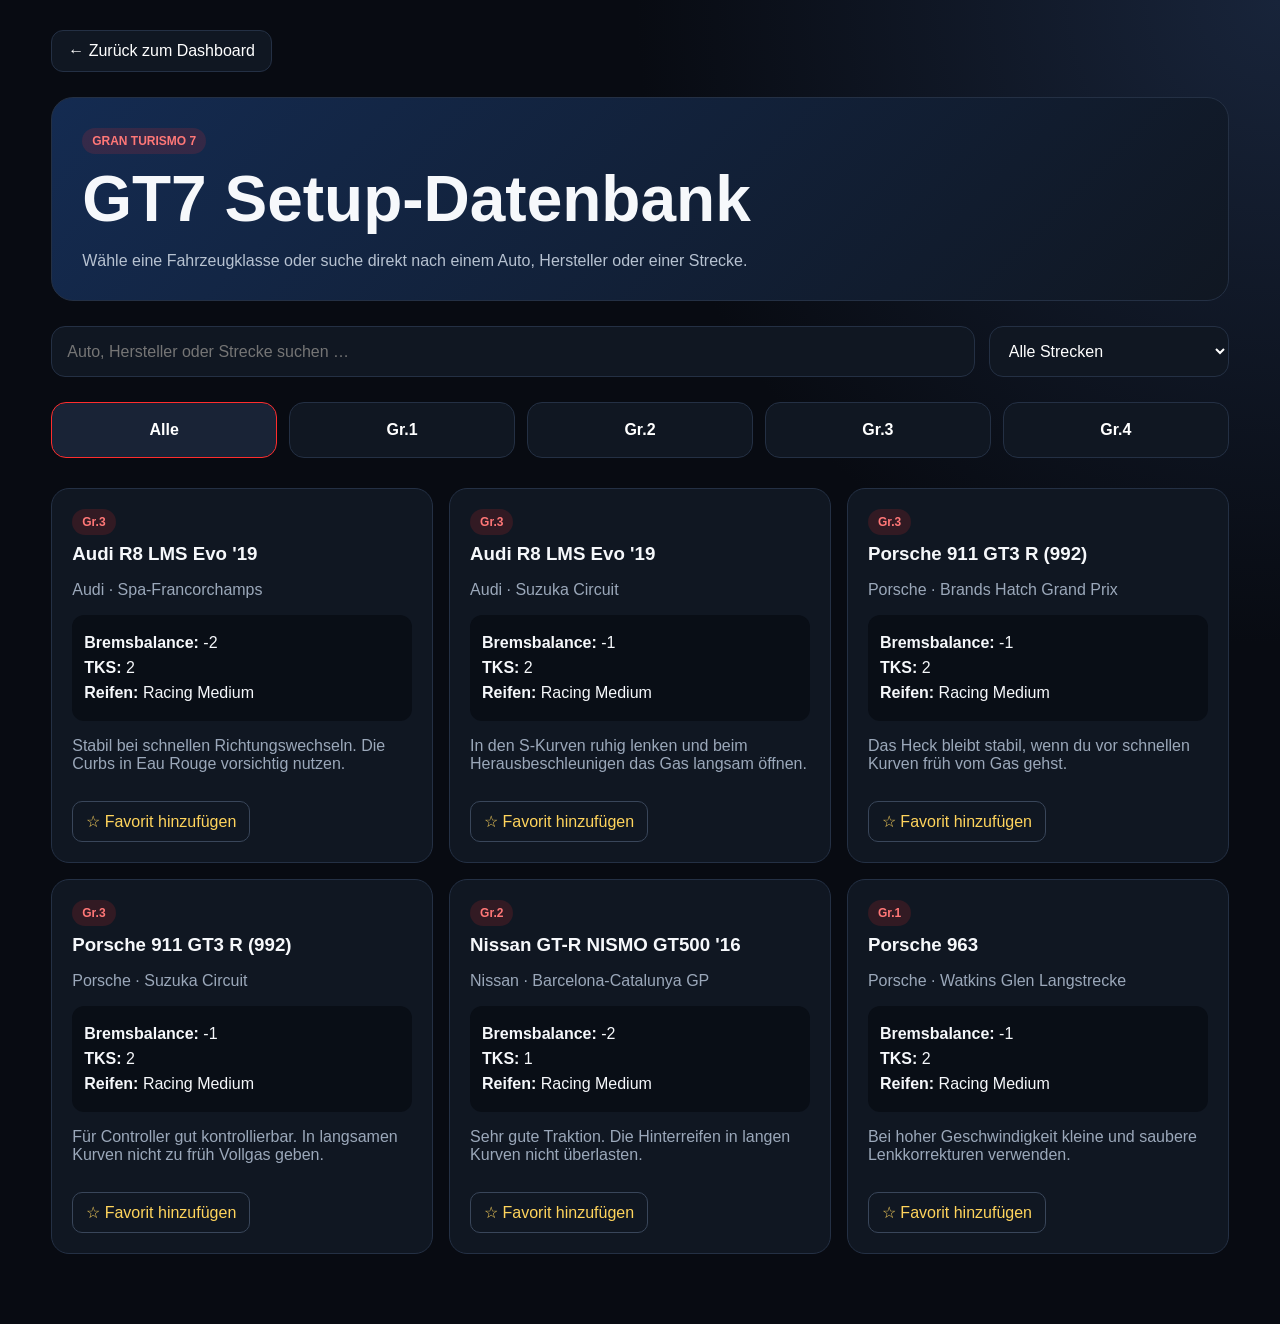
==== pages/gt7.html @ e0bbfab8 "GT7 Datenbank Version 2.1" ====
<!DOCTYPE html>
<html lang="de">
<head>
  <meta charset="UTF-8">
  <meta name="viewport" content="width=device-width, initial-scale=1.0">

  <title>GT7 Setups | Racing Setup Hub</title>

  <link rel="stylesheet" href="../css/style.css">

  <style>
    .gt7-page {
      width: min(1180px, 92vw);
      margin: 0 auto;
      padding: 30px 0 70px;
    }

    .back-link {
      display: inline-block;
      margin-bottom: 25px;
      color: #ffffff;
      text-decoration: none;
      padding: 11px 16px;
      border: 1px solid #243044;
      border-radius: 12px;
      background: #101722;
    }

    .gt7-header {
      padding: 30px;
      border: 1px solid #243044;
      border-radius: 22px;
      background: linear-gradient(135deg, #142b51, #101722);
      margin-bottom: 25px;
    }

    .gt7-header h1 {
      margin: 8px 0;
      font-size: clamp(2rem, 5vw, 4rem);
    }

    .gt7-header p {
      color: #b7c2d1;
      margin-bottom: 0;
    }

    .gt7-toolbar {
      display: grid;
      grid-template-columns: 1fr 240px;
      gap: 14px;
      margin-bottom: 25px;
    }

    .gt7-toolbar input,
    .gt7-toolbar select {
      width: 100%;
      padding: 15px;
      color: white;
      background: #101722;
      border: 1px solid #243044;
      border-radius: 14px;
    }

    .class-grid {
      display: grid;
      grid-template-columns: repeat(5, 1fr);
      gap: 12px;
      margin-bottom: 30px;
    }

    .class-button {
      padding: 18px 10px;
      color: white;
      background: #101722;
      border: 1px solid #243044;
      border-radius: 15px;
      font-weight: 800;
      cursor: pointer;
    }

    .class-button:hover,
    .class-button.active {
      border-color: #ff2d2d;
      background: #192336;
    }

    .car-grid {
      display: grid;
      grid-template-columns: repeat(3, 1fr);
      gap: 16px;
    }

    .car-card {
      padding: 20px;
      background: #101722;
      border: 1px solid #243044;
      border-radius: 18px;
    }

    .car-card h3 {
      margin: 8px 0;
    }

    .car-card p {
      color: #9ba8ba;
    }

    .setup-box {
      padding: 12px;
      margin-top: 15px;
      background: #090e16;
      border-radius: 12px;
    }

    .setup-box div {
      margin: 7px 0;
    }

    .favorite-button {
      margin-top: 12px;
      padding: 10px 13px;
      color: #ffd45c;
      background: transparent;
      border: 1px solid #39465a;
      border-radius: 10px;
      cursor: pointer;
    }

    .no-results {
      display: none;
      padding: 35px;
      text-align: center;
      color: #9ba8ba;
    }

    @media (max-width: 900px) {
      .class-grid {
        grid-template-columns: repeat(2, 1fr);
      }

      .car-grid {
        grid-template-columns: 1fr;
      }

      .gt7-toolbar {
        grid-template-columns: 1fr;
      }
    }
  </style>
</head>

<body>

  <main class="gt7-page">

    <a class="back-link" href="../index.html">
      ← Zurück zum Dashboard
    </a>

    <section class="gt7-header">
      <span class="badge">GRAN TURISMO 7</span>

      <h1>GT7 Setup-Datenbank</h1>

      <p>
        Wähle eine Fahrzeugklasse oder suche direkt nach einem Auto,
        Hersteller oder einer Strecke.
      </p>
    </section>

    <section class="gt7-toolbar">

      <input
        id="gt7Search"
        type="search"
        placeholder="Auto, Hersteller oder Strecke suchen …"
      >

      <select id="trackFilter">
        <option value="all">Alle Strecken</option>
      </select>

    </section>

    <section class="class-grid">

      <button class="class-button active" data-class="all">
        Alle
      </button>

      <button class="class-button" data-class="Gr.1">
        Gr.1
      </button>

      <button class="class-button" data-class="Gr.2">
        Gr.2
      </button>

      <button class="class-button" data-class="Gr.3">
        Gr.3
      </button>

      <button class="class-button" data-class="Gr.4">
        Gr.4
      </button>

    </section>

    <section id="carList" class="car-grid"></section>

    <p id="noResults" class="no-results">
      Keine passenden GT7-Setups gefunden.
    </p>

  </main>

  <script src="../js/gt7.js"></script>

</body>
</html>
---- css/style.css ----
*{box-sizing:border-box}:root{--bg:#080b12;--panel:#101722;--text:#f6f8fb;--muted:#9ba8ba;--line:#243044;--accent:#ff2d2d;--accent2:#ff8a00}body{margin:0;font-family:Segoe UI,Arial,sans-serif;background:radial-gradient(circle at top right,#18243a 0,transparent 35%),var(--bg);color:var(--text)}button,input,select,textarea{font:inherit}.topbar{position:sticky;top:0;z-index:10;display:flex;justify-content:space-between;align-items:center;padding:18px 5vw;background:#080b12e8;border-bottom:1px solid var(--line)}.topbar h1{margin:0}.eyebrow{margin:0 0 6px;color:#6f7f94;font-size:.72rem;font-weight:800;letter-spacing:.16em}.shell{width:min(1180px,92vw);margin:auto;padding:34px 0 70px}.hero{display:flex;justify-content:space-between;gap:24px;align-items:center;padding:36px;border:1px solid var(--line);border-radius:24px;background:linear-gradient(135deg,#111a29,#0d131e)}.hero h2{font-size:clamp(2rem,4vw,4rem);max-width:800px;margin:12px 0}.hero p,.muted,.save-status,.empty{color:var(--muted)}.badge,.mini-badge{display:inline-flex;padding:6px 10px;border-radius:999px;background:#ff2d2d24;color:#ff7777;font-weight:800;font-size:.75rem}.hero-stat{min-width:160px;text-align:center;padding:24px;border-radius:18px;background:#0a0f18;border:1px solid var(--line)}.hero-stat strong{display:block;font-size:2.8rem}.toolbar{display:grid;grid-template-columns:1fr 240px;gap:14px;margin:28px 0}.toolbar input,.toolbar select,textarea{width:100%;background:#0f1622;color:var(--text);border:1px solid var(--line);border-radius:14px;padding:15px}.game-grid{display:grid;grid-template-columns:repeat(3,1fr);gap:18px;margin-bottom:36px}.game-card{min-height:190px;text-align:left;padding:24px;border:1px solid var(--line);border-radius:22px;color:#fff;background:var(--panel);transition:.2s}.game-card:hover{transform:translateY(-4px)}.game-card h3{font-size:1.4rem;margin:18px 0 8px}.game-card p{color:#c3ccda}.gt7{background:linear-gradient(145deg,#142b51,#101722)}.f1{background:linear-gradient(145deg,#4c1616,#101722)}.acc{background:linear-gradient(145deg,#4b2e0e,#101722)}.content-grid{display:grid;grid-template-columns:1fr 330px;gap:26px}.section-head,.setup-top{display:flex;justify-content:space-between;gap:20px}.setup-list{display:grid;gap:14px}.setup-card,.side-panel{padding:20px;border:1px solid var(--line);background:var(--panel);border-radius:18px}.setup-title{margin:10px 0 4px}.setup-subtitle{margin:0;color:var(--muted)}.setup-values{display:flex;flex-wrap:wrap;gap:10px;margin:18px 0}.value-pill{padding:9px 11px;background:#0a1019;border:1px solid var(--line);border-radius:10px;font-size:.88rem}.fav-btn{border:0;background:transparent;color:#ffd45c;font-size:1.8rem}.side-panel{align-self:start;position:sticky;top:100px}.primary-btn,.ghost-btn,.link-btn{border-radius:12px;padding:12px 15px;font-weight:800;text-decoration:none;display:inline-block}.primary-btn{width:100%;border:0;background:linear-gradient(90deg,var(--accent),var(--accent2));color:#fff}.ghost-btn{background:#111925;color:#fff;border:1px solid var(--line)}.link-btn{width:100%;text-align:center;background:#fff;color:#111}.side-panel hr{border:0;border-top:1px solid var(--line);margin:24px 0}textarea{min-height:170px;resize:vertical;margin:14px 0}.empty{text-align:center;padding:40px}@media(max-width:850px){.game-grid,.content-grid,.toolbar{grid-template-columns:1fr}.hero{align-items:flex-start;flex-direction:column}.side-panel{position:static}}
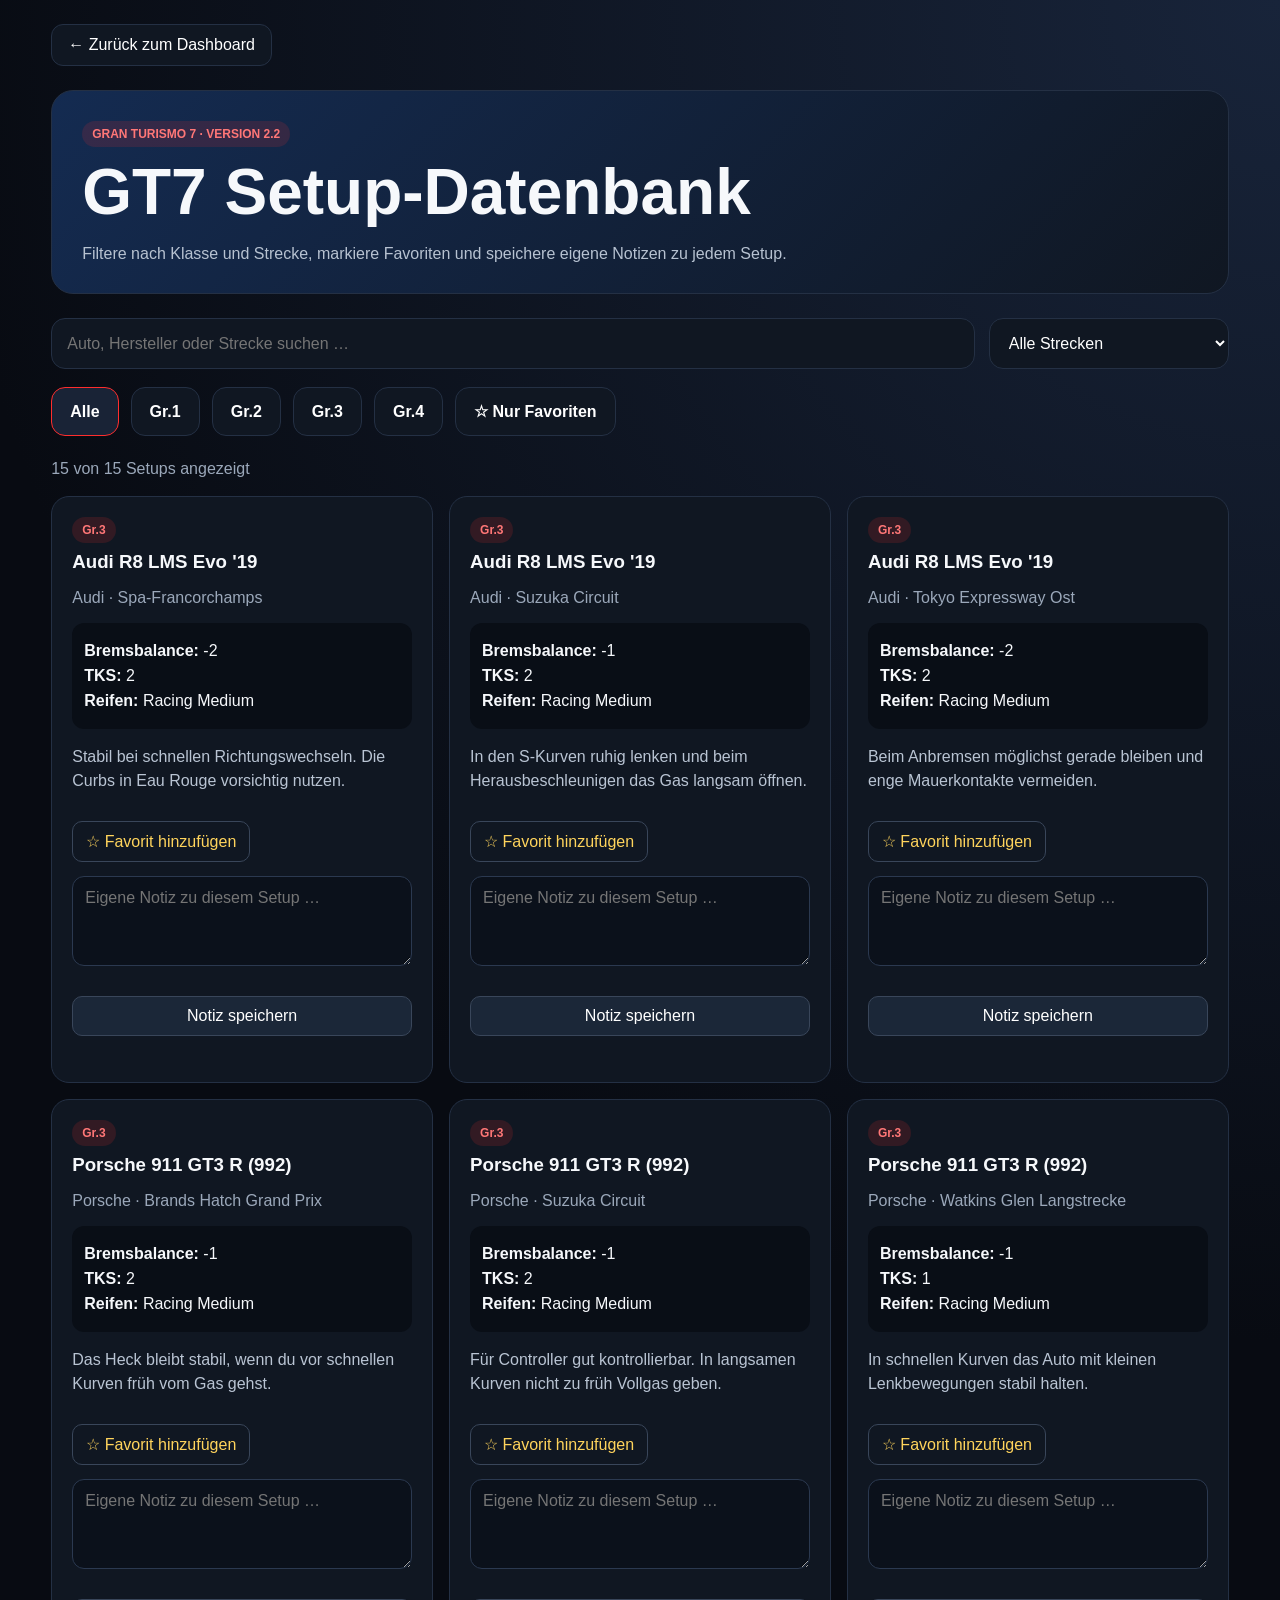
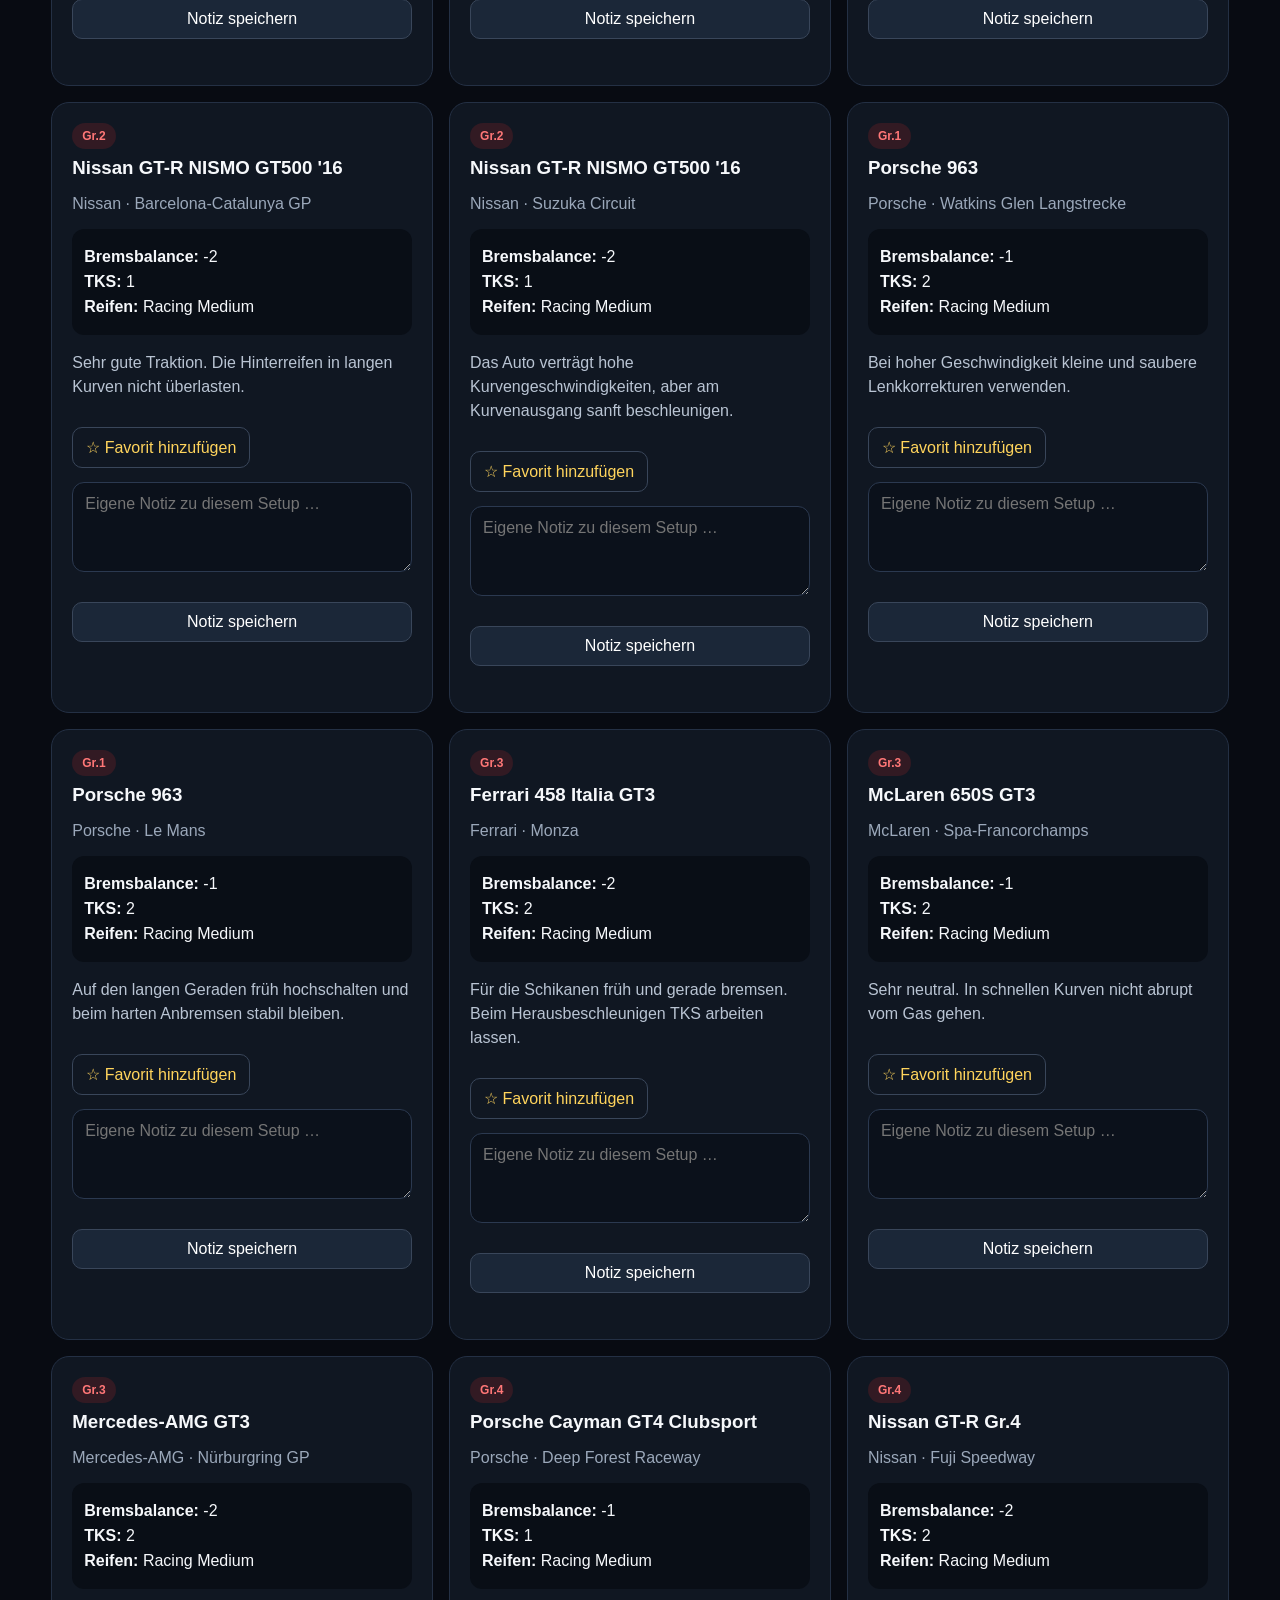
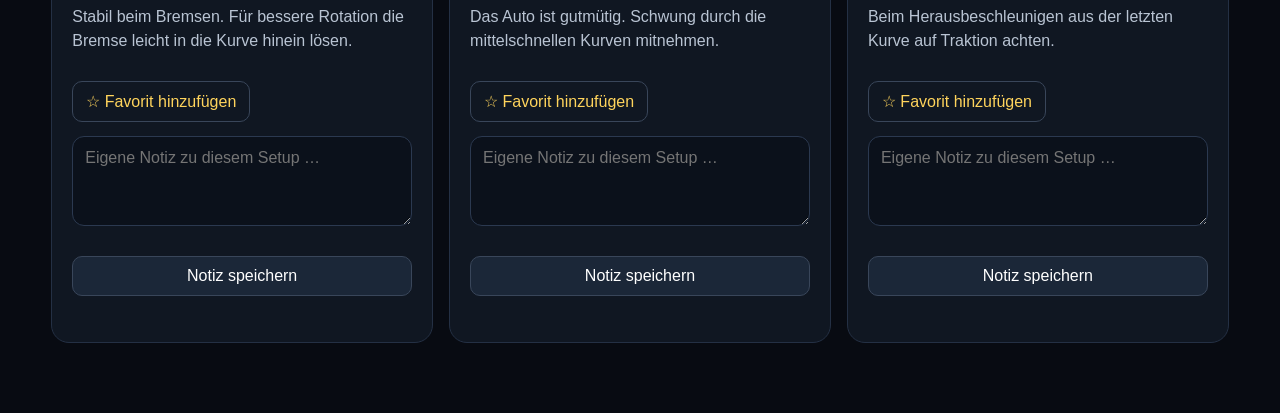
==== commit ae812f9d: "GT7 Version 2.2 mit Favoriten und Notizen" ====
--- a/pages/gt7.html
+++ b/pages/gt7.html
@@ -3,218 +3,65 @@
 <head>
   <meta charset="UTF-8">
   <meta name="viewport" content="width=device-width, initial-scale=1.0">
-
   <title>GT7 Setups | Racing Setup Hub</title>
-
   <link rel="stylesheet" href="../css/style.css">
-
   <style>
-    .gt7-page {
-      width: min(1180px, 92vw);
-      margin: 0 auto;
-      padding: 30px 0 70px;
-    }
-
-    .back-link {
-      display: inline-block;
-      margin-bottom: 25px;
-      color: #ffffff;
-      text-decoration: none;
-      padding: 11px 16px;
-      border: 1px solid #243044;
-      border-radius: 12px;
-      background: #101722;
-    }
-
-    .gt7-header {
-      padding: 30px;
-      border: 1px solid #243044;
-      border-radius: 22px;
-      background: linear-gradient(135deg, #142b51, #101722);
-      margin-bottom: 25px;
-    }
-
-    .gt7-header h1 {
-      margin: 8px 0;
-      font-size: clamp(2rem, 5vw, 4rem);
-    }
-
-    .gt7-header p {
-      color: #b7c2d1;
-      margin-bottom: 0;
-    }
-
-    .gt7-toolbar {
-      display: grid;
-      grid-template-columns: 1fr 240px;
-      gap: 14px;
-      margin-bottom: 25px;
-    }
-
-    .gt7-toolbar input,
-    .gt7-toolbar select {
-      width: 100%;
-      padding: 15px;
-      color: white;
-      background: #101722;
-      border: 1px solid #243044;
-      border-radius: 14px;
-    }
-
-    .class-grid {
-      display: grid;
-      grid-template-columns: repeat(5, 1fr);
-      gap: 12px;
-      margin-bottom: 30px;
-    }
-
-    .class-button {
-      padding: 18px 10px;
-      color: white;
-      background: #101722;
-      border: 1px solid #243044;
-      border-radius: 15px;
-      font-weight: 800;
-      cursor: pointer;
-    }
-
-    .class-button:hover,
-    .class-button.active {
-      border-color: #ff2d2d;
-      background: #192336;
-    }
-
-    .car-grid {
-      display: grid;
-      grid-template-columns: repeat(3, 1fr);
-      gap: 16px;
-    }
-
-    .car-card {
-      padding: 20px;
-      background: #101722;
-      border: 1px solid #243044;
-      border-radius: 18px;
-    }
-
-    .car-card h3 {
-      margin: 8px 0;
-    }
-
-    .car-card p {
-      color: #9ba8ba;
-    }
-
-    .setup-box {
-      padding: 12px;
-      margin-top: 15px;
-      background: #090e16;
-      border-radius: 12px;
-    }
-
-    .setup-box div {
-      margin: 7px 0;
-    }
-
-    .favorite-button {
-      margin-top: 12px;
-      padding: 10px 13px;
-      color: #ffd45c;
-      background: transparent;
-      border: 1px solid #39465a;
-      border-radius: 10px;
-      cursor: pointer;
-    }
-
-    .no-results {
-      display: none;
-      padding: 35px;
-      text-align: center;
-      color: #9ba8ba;
-    }
-
-    @media (max-width: 900px) {
-      .class-grid {
-        grid-template-columns: repeat(2, 1fr);
-      }
-
-      .car-grid {
-        grid-template-columns: 1fr;
-      }
-
-      .gt7-toolbar {
-        grid-template-columns: 1fr;
-      }
-    }
+    .gt7-page{width:min(1180px,92vw);margin:0 auto;padding:24px 0 70px}
+    .back-link{display:inline-block;margin-bottom:24px;color:#fff;text-decoration:none;padding:11px 16px;border:1px solid #243044;border-radius:12px;background:#101722}
+    .gt7-header{padding:30px;border:1px solid #243044;border-radius:22px;background:linear-gradient(135deg,#142b51,#101722);margin-bottom:24px}
+    .gt7-header h1{margin:8px 0;font-size:clamp(2rem,5vw,4rem)}
+    .gt7-header p{color:#b7c2d1;margin-bottom:0}
+    .gt7-toolbar{display:grid;grid-template-columns:1fr 240px;gap:14px;margin-bottom:18px}
+    .gt7-toolbar input,.gt7-toolbar select{width:100%;padding:15px;color:#fff;background:#101722;border:1px solid #243044;border-radius:14px}
+    .filter-row{display:flex;gap:12px;flex-wrap:wrap;margin-bottom:24px}
+    .class-button,.favorite-filter{padding:14px 18px;color:#fff;background:#101722;border:1px solid #243044;border-radius:14px;font-weight:800;cursor:pointer}
+    .class-button:hover,.class-button.active,.favorite-filter.active{border-color:#ff2d2d;background:#192336}
+    .summary{color:#9ba8ba;margin:0 0 18px}
+    .car-grid{display:grid;grid-template-columns:repeat(3,1fr);gap:16px}
+    .car-card{padding:20px;background:#101722;border:1px solid #243044;border-radius:18px}
+    .car-card h3{margin:8px 0}
+    .car-card .meta{color:#9ba8ba}
+    .setup-box{padding:12px;margin-top:15px;background:#090e16;border-radius:12px}
+    .setup-box div{margin:7px 0}
+    .tip{color:#b9c4d3;line-height:1.5}
+    .favorite-button,.save-note-button{margin-top:12px;padding:10px 13px;border:1px solid #39465a;border-radius:10px;cursor:pointer}
+    .favorite-button{color:#ffd45c;background:transparent}
+    .note-box{width:100%;min-height:90px;margin-top:14px;padding:12px;color:#fff;background:#0b111b;border:1px solid #2b3950;border-radius:12px;resize:vertical}
+    .save-note-button{width:100%;background:#1b2738;color:#fff}
+    .note-status{min-height:18px;margin:8px 0 0;color:#79d99a;font-size:.85rem}
+    .no-results{display:none;padding:35px;text-align:center;color:#9ba8ba}
+    @media(max-width:900px){.car-grid{grid-template-columns:1fr}.gt7-toolbar{grid-template-columns:1fr}}
   </style>
 </head>
-
 <body>
-
   <main class="gt7-page">
-
-    <a class="back-link" href="../index.html">
-      ← Zurück zum Dashboard
-    </a>
+    <a class="back-link" href="../index.html">← Zurück zum Dashboard</a>
 
     <section class="gt7-header">
-      <span class="badge">GRAN TURISMO 7</span>
-
+      <span class="badge">GRAN TURISMO 7 · VERSION 2.2</span>
       <h1>GT7 Setup-Datenbank</h1>
-
-      <p>
-        Wähle eine Fahrzeugklasse oder suche direkt nach einem Auto,
-        Hersteller oder einer Strecke.
-      </p>
+      <p>Filtere nach Klasse und Strecke, markiere Favoriten und speichere eigene Notizen zu jedem Setup.</p>
     </section>
 
     <section class="gt7-toolbar">
-
-      <input
-        id="gt7Search"
-        type="search"
-        placeholder="Auto, Hersteller oder Strecke suchen …"
-      >
-
-      <select id="trackFilter">
-        <option value="all">Alle Strecken</option>
-      </select>
-
+      <input id="gt7Search" type="search" placeholder="Auto, Hersteller oder Strecke suchen …">
+      <select id="trackFilter"><option value="all">Alle Strecken</option></select>
     </section>
 
-    <section class="class-grid">
-
-      <button class="class-button active" data-class="all">
-        Alle
-      </button>
-
-      <button class="class-button" data-class="Gr.1">
-        Gr.1
-      </button>
-
-      <button class="class-button" data-class="Gr.2">
-        Gr.2
-      </button>
-
-      <button class="class-button" data-class="Gr.3">
-        Gr.3
-      </button>
-
-      <button class="class-button" data-class="Gr.4">
-        Gr.4
-      </button>
-
+    <section class="filter-row">
+      <button class="class-button active" data-class="all">Alle</button>
+      <button class="class-button" data-class="Gr.1">Gr.1</button>
+      <button class="class-button" data-class="Gr.2">Gr.2</button>
+      <button class="class-button" data-class="Gr.3">Gr.3</button>
+      <button class="class-button" data-class="Gr.4">Gr.4</button>
+      <button id="favoriteFilter" class="favorite-filter">☆ Nur Favoriten</button>
     </section>
 
+    <p id="resultSummary" class="summary"></p>
     <section id="carList" class="car-grid"></section>
-
-    <p id="noResults" class="no-results">
-      Keine passenden GT7-Setups gefunden.
-    </p>
-
+    <p id="noResults" class="no-results">Keine passenden GT7-Setups gefunden.</p>
   </main>
 
   <script src="../js/gt7.js"></script>
-
 </body>
-</html>+</html>
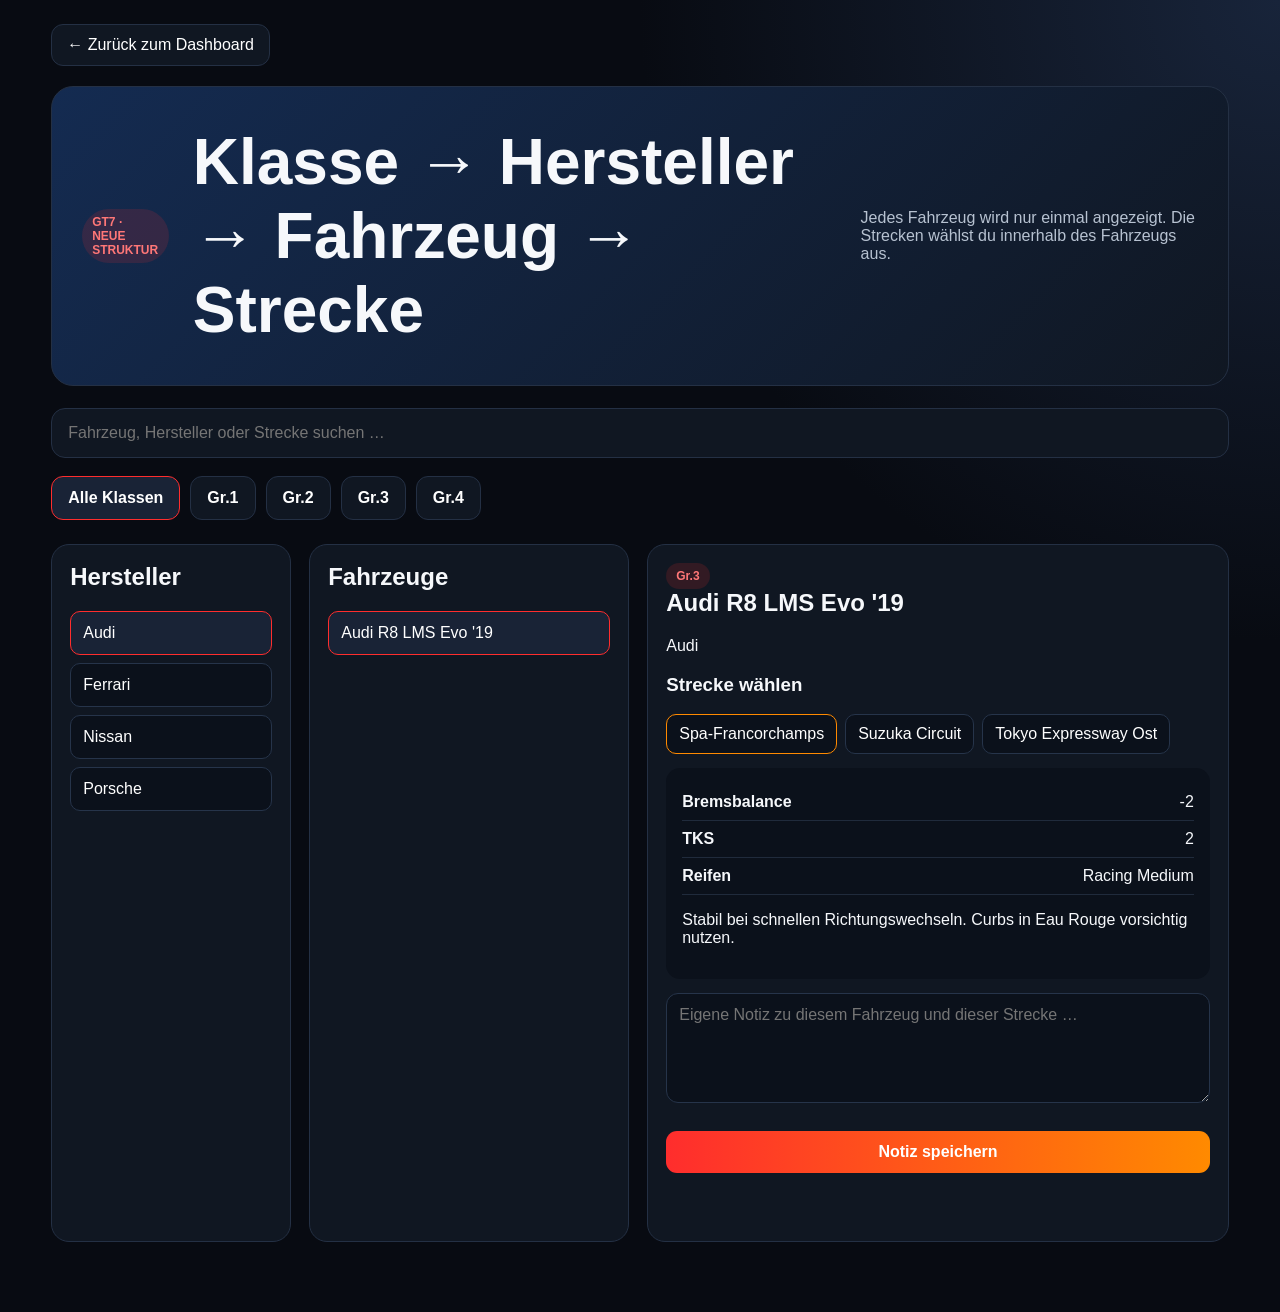
==== commit 7b018823: "Neue GT7 Navigationsstruktur" ====
--- a/pages/gt7.html
+++ b/pages/gt7.html
@@ -1,65 +1,83 @@
-<!DOCTYPE html>
+<!doctype html>
 <html lang="de">
 <head>
-  <meta charset="UTF-8">
-  <meta name="viewport" content="width=device-width, initial-scale=1.0">
-  <title>GT7 Setups | Racing Setup Hub</title>
+  <meta charset="utf-8">
+  <meta name="viewport" content="width=device-width,initial-scale=1">
+  <title>GT7 Datenbank | Racing Setup Hub</title>
   <link rel="stylesheet" href="../css/style.css">
   <style>
-    .gt7-page{width:min(1180px,92vw);margin:0 auto;padding:24px 0 70px}
-    .back-link{display:inline-block;margin-bottom:24px;color:#fff;text-decoration:none;padding:11px 16px;border:1px solid #243044;border-radius:12px;background:#101722}
-    .gt7-header{padding:30px;border:1px solid #243044;border-radius:22px;background:linear-gradient(135deg,#142b51,#101722);margin-bottom:24px}
-    .gt7-header h1{margin:8px 0;font-size:clamp(2rem,5vw,4rem)}
-    .gt7-header p{color:#b7c2d1;margin-bottom:0}
-    .gt7-toolbar{display:grid;grid-template-columns:1fr 240px;gap:14px;margin-bottom:18px}
-    .gt7-toolbar input,.gt7-toolbar select{width:100%;padding:15px;color:#fff;background:#101722;border:1px solid #243044;border-radius:14px}
-    .filter-row{display:flex;gap:12px;flex-wrap:wrap;margin-bottom:24px}
-    .class-button,.favorite-filter{padding:14px 18px;color:#fff;background:#101722;border:1px solid #243044;border-radius:14px;font-weight:800;cursor:pointer}
-    .class-button:hover,.class-button.active,.favorite-filter.active{border-color:#ff2d2d;background:#192336}
-    .summary{color:#9ba8ba;margin:0 0 18px}
-    .car-grid{display:grid;grid-template-columns:repeat(3,1fr);gap:16px}
-    .car-card{padding:20px;background:#101722;border:1px solid #243044;border-radius:18px}
-    .car-card h3{margin:8px 0}
-    .car-card .meta{color:#9ba8ba}
-    .setup-box{padding:12px;margin-top:15px;background:#090e16;border-radius:12px}
-    .setup-box div{margin:7px 0}
-    .tip{color:#b9c4d3;line-height:1.5}
-    .favorite-button,.save-note-button{margin-top:12px;padding:10px 13px;border:1px solid #39465a;border-radius:10px;cursor:pointer}
-    .favorite-button{color:#ffd45c;background:transparent}
-    .note-box{width:100%;min-height:90px;margin-top:14px;padding:12px;color:#fff;background:#0b111b;border:1px solid #2b3950;border-radius:12px;resize:vertical}
-    .save-note-button{width:100%;background:#1b2738;color:#fff}
-    .note-status{min-height:18px;margin:8px 0 0;color:#79d99a;font-size:.85rem}
-    .no-results{display:none;padding:35px;text-align:center;color:#9ba8ba}
-    @media(max-width:900px){.car-grid{grid-template-columns:1fr}.gt7-toolbar{grid-template-columns:1fr}}
+    .page{width:min(1200px,92vw);margin:auto;padding:24px 0 70px}
+    .back{display:inline-block;margin-bottom:20px;color:#fff;text-decoration:none;padding:11px 15px;background:#101722;border:1px solid #243044;border-radius:12px}
+    .hero{padding:30px;border-radius:22px;background:linear-gradient(135deg,#142b51,#101722);border:1px solid #243044;margin-bottom:22px}
+    .hero h1{margin:8px 0;font-size:clamp(2rem,5vw,4rem)}
+    .hero p{margin:0;color:#b7c2d1}
+    .search{width:100%;padding:15px 16px;margin-bottom:18px;background:#101722;color:#fff;border:1px solid #243044;border-radius:14px}
+    .filters{display:flex;gap:10px;flex-wrap:wrap;margin-bottom:24px}
+    .filter-btn{padding:12px 16px;background:#101722;color:#fff;border:1px solid #243044;border-radius:12px;font-weight:800;cursor:pointer}
+    .filter-btn.active{border-color:#ff2d2d;background:#192336}
+    .layout{display:grid;grid-template-columns:240px 320px minmax(0,1fr);gap:18px}
+    .panel{background:#101722;border:1px solid #243044;border-radius:18px;padding:18px}
+    .panel h2{margin-top:0}
+    .list{display:grid;gap:8px}
+    .list-btn{width:100%;text-align:left;padding:12px;background:#0b111b;color:#fff;border:1px solid #26344a;border-radius:10px;cursor:pointer}
+    .list-btn.active{border-color:#ff2d2d;background:#192336}
+    .details-empty{color:#9ba8ba}
+    .track-tabs{display:flex;gap:8px;flex-wrap:wrap;margin:14px 0}
+    .track-btn{padding:10px 12px;background:#0b111b;color:#fff;border:1px solid #26344a;border-radius:10px;cursor:pointer}
+    .track-btn.active{border-color:#ff8a00}
+    .setup-box{background:#0b111b;border-radius:14px;padding:16px;margin-top:14px}
+    .setup-row{display:flex;justify-content:space-between;gap:20px;padding:9px 0;border-bottom:1px solid #202b3c}
+    .setup-row:last-child{border-bottom:0}
+    .note{width:100%;min-height:110px;margin-top:14px;padding:12px;color:#fff;background:#0b111b;border:1px solid #26344a;border-radius:12px;resize:vertical}
+    .save{width:100%;margin-top:10px;padding:12px;background:linear-gradient(90deg,#ff2d2d,#ff8a00);color:#fff;border:0;border-radius:11px;font-weight:800;cursor:pointer}
+    .status{min-height:18px;color:#79d99a}
+    @media(max-width:900px){.layout{grid-template-columns:1fr}.panel{padding:15px}}
   </style>
 </head>
 <body>
-  <main class="gt7-page">
-    <a class="back-link" href="../index.html">← Zurück zum Dashboard</a>
+  <main class="page">
+    <a class="back" href="../index.html">← Zurück zum Dashboard</a>
 
-    <section class="gt7-header">
-      <span class="badge">GRAN TURISMO 7 · VERSION 2.2</span>
-      <h1>GT7 Setup-Datenbank</h1>
-      <p>Filtere nach Klasse und Strecke, markiere Favoriten und speichere eigene Notizen zu jedem Setup.</p>
+    <section class="hero">
+      <span class="badge">GT7 · NEUE STRUKTUR</span>
+      <h1>Klasse → Hersteller → Fahrzeug → Strecke</h1>
+      <p>Jedes Fahrzeug wird nur einmal angezeigt. Die Strecken wählst du innerhalb des Fahrzeugs aus.</p>
     </section>
 
-    <section class="gt7-toolbar">
-      <input id="gt7Search" type="search" placeholder="Auto, Hersteller oder Strecke suchen …">
-      <select id="trackFilter"><option value="all">Alle Strecken</option></select>
+    <input id="searchInput" class="search" type="search" placeholder="Fahrzeug, Hersteller oder Strecke suchen …">
+
+    <section id="classFilters" class="filters"></section>
+
+    <section class="layout">
+      <aside class="panel">
+        <h2>Hersteller</h2>
+        <div id="manufacturerList" class="list"></div>
+      </aside>
+
+      <aside class="panel">
+        <h2>Fahrzeuge</h2>
+        <div id="carList" class="list"></div>
+      </aside>
+
+      <section class="panel">
+        <div id="detailsEmpty" class="details-empty">Wähle links ein Fahrzeug aus.</div>
+
+        <div id="details" hidden>
+          <span id="carClass" class="badge"></span>
+          <h2 id="carName"></h2>
+          <p id="carManufacturer"></p>
+
+          <h3>Strecke wählen</h3>
+          <div id="trackTabs" class="track-tabs"></div>
+
+          <div id="setupDetails" class="setup-box"></div>
+
+          <textarea id="setupNote" class="note" placeholder="Eigene Notiz zu diesem Fahrzeug und dieser Strecke …"></textarea>
+          <button id="saveNote" class="save">Notiz speichern</button>
+          <p id="noteStatus" class="status"></p>
+        </div>
+      </section>
     </section>
-
-    <section class="filter-row">
-      <button class="class-button active" data-class="all">Alle</button>
-      <button class="class-button" data-class="Gr.1">Gr.1</button>
-      <button class="class-button" data-class="Gr.2">Gr.2</button>
-      <button class="class-button" data-class="Gr.3">Gr.3</button>
-      <button class="class-button" data-class="Gr.4">Gr.4</button>
-      <button id="favoriteFilter" class="favorite-filter">☆ Nur Favoriten</button>
-    </section>
-
-    <p id="resultSummary" class="summary"></p>
-    <section id="carList" class="car-grid"></section>
-    <p id="noResults" class="no-results">Keine passenden GT7-Setups gefunden.</p>
   </main>
 
   <script src="../js/gt7.js"></script>
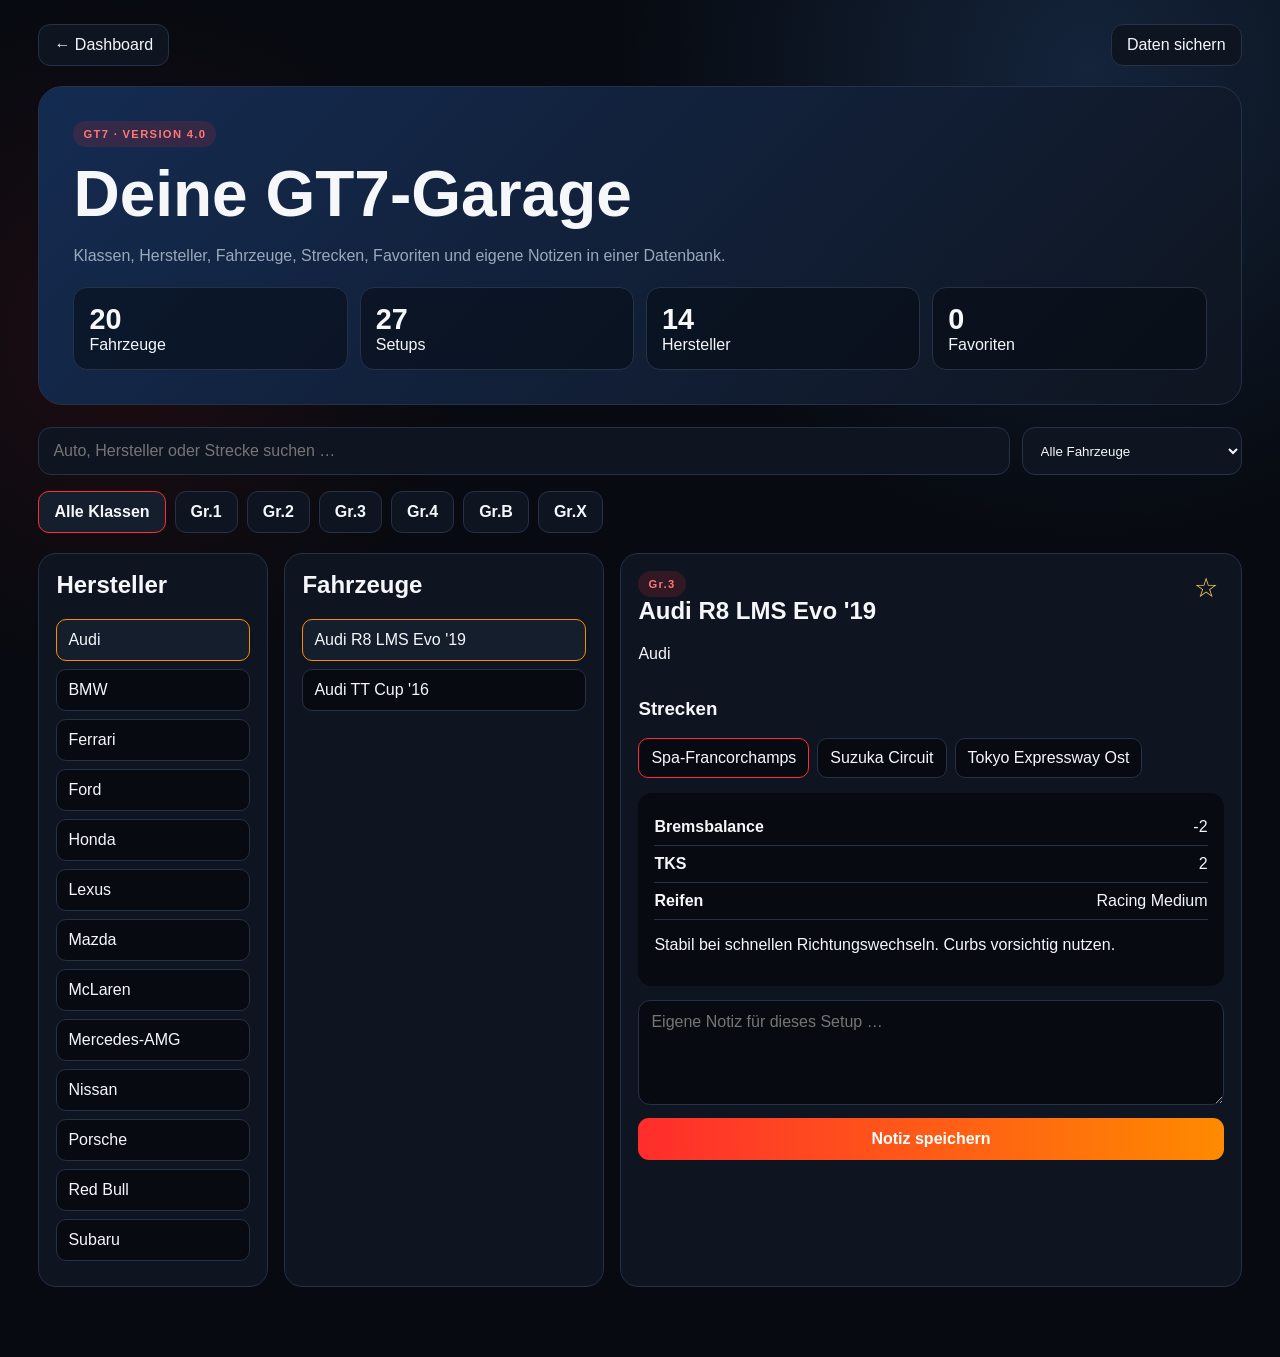
==== commit a6ab3f46: "GT7 Version 4.0 Garage und Favoriten" ====
--- a/pages/gt7.html
+++ b/pages/gt7.html
@@ -3,83 +3,105 @@
 <head>
   <meta charset="utf-8">
   <meta name="viewport" content="width=device-width,initial-scale=1">
-  <title>GT7 Datenbank | Racing Setup Hub</title>
+  <title>GT7 Version 4.0 | Racing Setup Hub</title>
   <link rel="stylesheet" href="../css/style.css">
   <style>
-    .page{width:min(1200px,92vw);margin:auto;padding:24px 0 70px}
-    .back{display:inline-block;margin-bottom:20px;color:#fff;text-decoration:none;padding:11px 15px;background:#101722;border:1px solid #243044;border-radius:12px}
-    .hero{padding:30px;border-radius:22px;background:linear-gradient(135deg,#142b51,#101722);border:1px solid #243044;margin-bottom:22px}
-    .hero h1{margin:8px 0;font-size:clamp(2rem,5vw,4rem)}
-    .hero p{margin:0;color:#b7c2d1}
-    .search{width:100%;padding:15px 16px;margin-bottom:18px;background:#101722;color:#fff;border:1px solid #243044;border-radius:14px}
-    .filters{display:flex;gap:10px;flex-wrap:wrap;margin-bottom:24px}
-    .filter-btn{padding:12px 16px;background:#101722;color:#fff;border:1px solid #243044;border-radius:12px;font-weight:800;cursor:pointer}
-    .filter-btn.active{border-color:#ff2d2d;background:#192336}
-    .layout{display:grid;grid-template-columns:240px 320px minmax(0,1fr);gap:18px}
-    .panel{background:#101722;border:1px solid #243044;border-radius:18px;padding:18px}
-    .panel h2{margin-top:0}
-    .list{display:grid;gap:8px}
-    .list-btn{width:100%;text-align:left;padding:12px;background:#0b111b;color:#fff;border:1px solid #26344a;border-radius:10px;cursor:pointer}
-    .list-btn.active{border-color:#ff2d2d;background:#192336}
-    .details-empty{color:#9ba8ba}
-    .track-tabs{display:flex;gap:8px;flex-wrap:wrap;margin:14px 0}
-    .track-btn{padding:10px 12px;background:#0b111b;color:#fff;border:1px solid #26344a;border-radius:10px;cursor:pointer}
-    .track-btn.active{border-color:#ff8a00}
-    .setup-box{background:#0b111b;border-radius:14px;padding:16px;margin-top:14px}
-    .setup-row{display:flex;justify-content:space-between;gap:20px;padding:9px 0;border-bottom:1px solid #202b3c}
-    .setup-row:last-child{border-bottom:0}
-    .note{width:100%;min-height:110px;margin-top:14px;padding:12px;color:#fff;background:#0b111b;border:1px solid #26344a;border-radius:12px;resize:vertical}
-    .save{width:100%;margin-top:10px;padding:12px;background:linear-gradient(90deg,#ff2d2d,#ff8a00);color:#fff;border:0;border-radius:11px;font-weight:800;cursor:pointer}
-    .status{min-height:18px;color:#79d99a}
-    @media(max-width:900px){.layout{grid-template-columns:1fr}.panel{padding:15px}}
+    .v4-page{width:min(1240px,94vw);margin:auto;padding:24px 0 70px}
+    .v4-top{display:flex;justify-content:space-between;gap:16px;align-items:center;margin-bottom:20px}
+    .back-link,.export-btn{padding:11px 15px;border:1px solid var(--line);border-radius:12px;background:var(--surface);color:var(--text);text-decoration:none}
+    .v4-hero{padding:34px;border:1px solid var(--line);border-radius:24px;background:linear-gradient(135deg,#142b51,var(--surface));margin-bottom:22px}
+    .v4-hero h1{font-size:clamp(2rem,5vw,4.2rem);margin:10px 0}
+    .v4-hero p{color:var(--muted)}
+    .v4-stats{display:grid;grid-template-columns:repeat(4,1fr);gap:12px;margin-top:22px}
+    .v4-stat{padding:15px;background:rgba(5,9,15,.5);border:1px solid var(--line);border-radius:14px}
+    .v4-stat strong{display:block;font-size:1.8rem}
+    .controls{display:grid;grid-template-columns:1fr 220px;gap:12px;margin-bottom:16px}
+    .controls input,.controls select{padding:14px;background:var(--surface);color:var(--text);border:1px solid var(--line);border-radius:13px}
+    .class-tabs{display:flex;flex-wrap:wrap;gap:9px;margin-bottom:20px}
+    .tab{padding:11px 15px;background:var(--surface);color:var(--text);border:1px solid var(--line);border-radius:11px;font-weight:800}
+    .tab.active{border-color:var(--red);background:var(--surface-2)}
+    .database{display:grid;grid-template-columns:230px 320px minmax(0,1fr);gap:16px}
+    .db-panel{padding:17px;background:var(--surface);border:1px solid var(--line);border-radius:18px}
+    .db-panel h2{margin-top:0}
+    .db-list{display:grid;gap:8px;max-height:650px;overflow:auto}
+    .db-btn{width:100%;padding:11px;text-align:left;background:var(--bg);color:var(--text);border:1px solid var(--line);border-radius:10px}
+    .db-btn.active{border-color:var(--orange);background:var(--surface-2)}
+    .car-title-row{display:flex;justify-content:space-between;gap:14px;align-items:flex-start}
+    .fav-car{font-size:1.7rem;background:transparent;border:0;color:#ffd45c}
+    .track-tabs{display:flex;flex-wrap:wrap;gap:8px;margin:15px 0}
+    .track-tab{padding:10px 12px;background:var(--bg);color:var(--text);border:1px solid var(--line);border-radius:10px}
+    .track-tab.active{border-color:var(--red)}
+    .setup-card{padding:16px;background:var(--bg);border-radius:14px}
+    .setup-row{display:flex;justify-content:space-between;padding:9px 0;border-bottom:1px solid var(--line)}
+    .setup-note{width:100%;min-height:105px;margin-top:14px;padding:12px;background:var(--bg);color:var(--text);border:1px solid var(--line);border-radius:12px}
+    .save-note{width:100%;padding:12px;margin-top:9px;border:0;border-radius:11px;background:linear-gradient(90deg,var(--red),var(--orange));color:#fff;font-weight:900}
+    .empty{color:var(--muted)}
+    @media(max-width:900px){.database{grid-template-columns:1fr}.v4-stats{grid-template-columns:repeat(2,1fr)}.controls{grid-template-columns:1fr}}
   </style>
 </head>
 <body>
-  <main class="page">
-    <a class="back" href="../index.html">← Zurück zum Dashboard</a>
+  <main class="v4-page">
+    <div class="v4-top">
+      <a class="back-link" href="../index.html">← Dashboard</a>
+      <button id="exportButton" class="export-btn">Daten sichern</button>
+    </div>
 
-    <section class="hero">
-      <span class="badge">GT7 · NEUE STRUKTUR</span>
-      <h1>Klasse → Hersteller → Fahrzeug → Strecke</h1>
-      <p>Jedes Fahrzeug wird nur einmal angezeigt. Die Strecken wählst du innerhalb des Fahrzeugs aus.</p>
+    <section class="v4-hero">
+      <span class="version-badge">GT7 · VERSION 4.0</span>
+      <h1>Deine GT7-Garage</h1>
+      <p>Klassen, Hersteller, Fahrzeuge, Strecken, Favoriten und eigene Notizen in einer Datenbank.</p>
+      <div class="v4-stats">
+        <article class="v4-stat"><strong id="carCount">0</strong><span>Fahrzeuge</span></article>
+        <article class="v4-stat"><strong id="setupCount">0</strong><span>Setups</span></article>
+        <article class="v4-stat"><strong id="manufacturerCount">0</strong><span>Hersteller</span></article>
+        <article class="v4-stat"><strong id="favoriteCount">0</strong><span>Favoriten</span></article>
+      </div>
     </section>
 
-    <input id="searchInput" class="search" type="search" placeholder="Fahrzeug, Hersteller oder Strecke suchen …">
+    <section class="controls">
+      <input id="searchInput" type="search" placeholder="Auto, Hersteller oder Strecke suchen …">
+      <select id="viewFilter">
+        <option value="all">Alle Fahrzeuge</option>
+        <option value="favorites">Nur Lieblingsautos</option>
+      </select>
+    </section>
 
-    <section id="classFilters" class="filters"></section>
+    <section id="classTabs" class="class-tabs"></section>
 
-    <section class="layout">
-      <aside class="panel">
+    <section class="database">
+      <aside class="db-panel">
         <h2>Hersteller</h2>
-        <div id="manufacturerList" class="list"></div>
+        <div id="manufacturerList" class="db-list"></div>
       </aside>
 
-      <aside class="panel">
+      <aside class="db-panel">
         <h2>Fahrzeuge</h2>
-        <div id="carList" class="list"></div>
+        <div id="carList" class="db-list"></div>
       </aside>
 
-      <section class="panel">
-        <div id="detailsEmpty" class="details-empty">Wähle links ein Fahrzeug aus.</div>
+      <section class="db-panel">
+        <div id="detailsEmpty" class="empty">Wähle ein Fahrzeug aus.</div>
+        <div id="details" hidden>
+          <div class="car-title-row">
+            <div>
+              <span id="carClass" class="version-badge"></span>
+              <h2 id="carName"></h2>
+              <p id="carManufacturer"></p>
+            </div>
+            <button id="favoriteCar" class="fav-car" title="Lieblingsauto">☆</button>
+          </div>
 
-        <div id="details" hidden>
-          <span id="carClass" class="badge"></span>
-          <h2 id="carName"></h2>
-          <p id="carManufacturer"></p>
+          <h3>Strecken</h3>
+          <div id="trackTabs" class="track-tabs"></div>
+          <div id="setupDetails" class="setup-card"></div>
 
-          <h3>Strecke wählen</h3>
-          <div id="trackTabs" class="track-tabs"></div>
-
-          <div id="setupDetails" class="setup-box"></div>
-
-          <textarea id="setupNote" class="note" placeholder="Eigene Notiz zu diesem Fahrzeug und dieser Strecke …"></textarea>
-          <button id="saveNote" class="save">Notiz speichern</button>
-          <p id="noteStatus" class="status"></p>
+          <textarea id="setupNote" class="setup-note" placeholder="Eigene Notiz für dieses Setup …"></textarea>
+          <button id="saveNote" class="save-note">Notiz speichern</button>
+          <p id="noteStatus"></p>
         </div>
       </section>
     </section>
   </main>
-
   <script src="../js/gt7.js"></script>
 </body>
 </html>
--- a/css/style.css
+++ b/css/style.css
@@ -1 +1,274 @@
-*{box-sizing:border-box}:root{--bg:#080b12;--panel:#101722;--text:#f6f8fb;--muted:#9ba8ba;--line:#243044;--accent:#ff2d2d;--accent2:#ff8a00}body{margin:0;font-family:Segoe UI,Arial,sans-serif;background:radial-gradient(circle at top right,#18243a 0,transparent 35%),var(--bg);color:var(--text)}button,input,select,textarea{font:inherit}.topbar{position:sticky;top:0;z-index:10;display:flex;justify-content:space-between;align-items:center;padding:18px 5vw;background:#080b12e8;border-bottom:1px solid var(--line)}.topbar h1{margin:0}.eyebrow{margin:0 0 6px;color:#6f7f94;font-size:.72rem;font-weight:800;letter-spacing:.16em}.shell{width:min(1180px,92vw);margin:auto;padding:34px 0 70px}.hero{display:flex;justify-content:space-between;gap:24px;align-items:center;padding:36px;border:1px solid var(--line);border-radius:24px;background:linear-gradient(135deg,#111a29,#0d131e)}.hero h2{font-size:clamp(2rem,4vw,4rem);max-width:800px;margin:12px 0}.hero p,.muted,.save-status,.empty{color:var(--muted)}.badge,.mini-badge{display:inline-flex;padding:6px 10px;border-radius:999px;background:#ff2d2d24;color:#ff7777;font-weight:800;font-size:.75rem}.hero-stat{min-width:160px;text-align:center;padding:24px;border-radius:18px;background:#0a0f18;border:1px solid var(--line)}.hero-stat strong{display:block;font-size:2.8rem}.toolbar{display:grid;grid-template-columns:1fr 240px;gap:14px;margin:28px 0}.toolbar input,.toolbar select,textarea{width:100%;background:#0f1622;color:var(--text);border:1px solid var(--line);border-radius:14px;padding:15px}.game-grid{display:grid;grid-template-columns:repeat(3,1fr);gap:18px;margin-bottom:36px}.game-card{min-height:190px;text-align:left;padding:24px;border:1px solid var(--line);border-radius:22px;color:#fff;background:var(--panel);transition:.2s}.game-card:hover{transform:translateY(-4px)}.game-card h3{font-size:1.4rem;margin:18px 0 8px}.game-card p{color:#c3ccda}.gt7{background:linear-gradient(145deg,#142b51,#101722)}.f1{background:linear-gradient(145deg,#4c1616,#101722)}.acc{background:linear-gradient(145deg,#4b2e0e,#101722)}.content-grid{display:grid;grid-template-columns:1fr 330px;gap:26px}.section-head,.setup-top{display:flex;justify-content:space-between;gap:20px}.setup-list{display:grid;gap:14px}.setup-card,.side-panel{padding:20px;border:1px solid var(--line);background:var(--panel);border-radius:18px}.setup-title{margin:10px 0 4px}.setup-subtitle{margin:0;color:var(--muted)}.setup-values{display:flex;flex-wrap:wrap;gap:10px;margin:18px 0}.value-pill{padding:9px 11px;background:#0a1019;border:1px solid var(--line);border-radius:10px;font-size:.88rem}.fav-btn{border:0;background:transparent;color:#ffd45c;font-size:1.8rem}.side-panel{align-self:start;position:sticky;top:100px}.primary-btn,.ghost-btn,.link-btn{border-radius:12px;padding:12px 15px;font-weight:800;text-decoration:none;display:inline-block}.primary-btn{width:100%;border:0;background:linear-gradient(90deg,var(--accent),var(--accent2));color:#fff}.ghost-btn{background:#111925;color:#fff;border:1px solid var(--line)}.link-btn{width:100%;text-align:center;background:#fff;color:#111}.side-panel hr{border:0;border-top:1px solid var(--line);margin:24px 0}textarea{min-height:170px;resize:vertical;margin:14px 0}.empty{text-align:center;padding:40px}@media(max-width:850px){.game-grid,.content-grid,.toolbar{grid-template-columns:1fr}.hero{align-items:flex-start;flex-direction:column}.side-panel{position:static}}+*{box-sizing:border-box}
+:root{
+  --bg:#070a10;
+  --surface:#0f1520;
+  --surface-2:#151e2c;
+  --line:#243146;
+  --text:#f5f7fb;
+  --muted:#9aa8bb;
+  --red:#ff2d2d;
+  --orange:#ff8a00;
+  --shadow:0 20px 70px rgba(0,0,0,.3);
+}
+html{scroll-behavior:smooth}
+body{
+  margin:0;
+  color:var(--text);
+  font-family:Inter,Segoe UI,Arial,sans-serif;
+  background:
+    radial-gradient(circle at 85% 5%,rgba(36,67,111,.45),transparent 28%),
+    radial-gradient(circle at 10% 25%,rgba(118,25,25,.2),transparent 22%),
+    var(--bg);
+}
+body.light-mode{
+  --bg:#eef2f7;
+  --surface:#ffffff;
+  --surface-2:#f4f7fb;
+  --line:#d8e0ea;
+  --text:#111827;
+  --muted:#607086;
+  --shadow:0 20px 60px rgba(45,61,80,.12);
+}
+button,input,textarea{font:inherit}
+button{cursor:pointer}
+a{color:inherit}
+.topbar{
+  position:sticky;
+  top:0;
+  z-index:20;
+  display:flex;
+  justify-content:space-between;
+  align-items:center;
+  padding:16px 5vw;
+  background:rgba(7,10,16,.82);
+  border-bottom:1px solid var(--line);
+  backdrop-filter:blur(16px);
+}
+.light-mode .topbar{background:rgba(238,242,247,.88)}
+.brand{display:flex;align-items:center;gap:14px}
+.brand-mark{
+  display:grid;
+  place-items:center;
+  width:46px;
+  height:46px;
+  border-radius:14px;
+  background:linear-gradient(135deg,var(--red),var(--orange));
+  font-weight:950;
+}
+.brand p,.brand h1{margin:0}
+.brand p{font-size:.68rem;letter-spacing:.16em;color:var(--muted);font-weight:800}
+.brand h1{font-size:1.25rem}
+.icon-button{
+  width:44px;
+  height:44px;
+  color:var(--text);
+  background:var(--surface);
+  border:1px solid var(--line);
+  border-radius:13px;
+}
+.shell{width:min(1200px,92vw);margin:auto;padding:34px 0 70px}
+.hero{
+  display:grid;
+  grid-template-columns:minmax(0,1.5fr) minmax(300px,.7fr);
+  gap:28px;
+  align-items:center;
+  padding:clamp(26px,5vw,54px);
+  background:linear-gradient(135deg,rgba(20,31,49,.97),rgba(11,17,27,.95));
+  border:1px solid var(--line);
+  border-radius:28px;
+  box-shadow:var(--shadow);
+}
+.light-mode .hero{background:linear-gradient(135deg,#fff,#edf3fa)}
+.version-badge,.status{
+  display:inline-flex;
+  border-radius:999px;
+  padding:7px 10px;
+  font-size:.7rem;
+  font-weight:900;
+  letter-spacing:.12em;
+}
+.version-badge{background:rgba(255,45,45,.14);color:#ff7777}
+.hero h2{
+  max-width:760px;
+  margin:16px 0 12px;
+  font-size:clamp(2.3rem,5.6vw,5.1rem);
+  line-height:.98;
+}
+.hero-copy>p{max-width:720px;margin:0;color:var(--muted);font-size:1.06rem;line-height:1.6}
+.hero-actions{display:flex;gap:12px;flex-wrap:wrap;margin-top:27px}
+.primary-link,.primary-button,.secondary-button,.external-link{
+  display:inline-flex;
+  justify-content:center;
+  align-items:center;
+  min-height:46px;
+  padding:12px 16px;
+  border-radius:12px;
+  text-decoration:none;
+  font-weight:850;
+}
+.primary-link,.primary-button{
+  border:0;
+  color:#fff;
+  background:linear-gradient(90deg,var(--red),var(--orange));
+}
+.secondary-button{
+  color:var(--text);
+  background:var(--surface);
+  border:1px solid var(--line);
+}
+.dashboard-stats{display:grid;gap:12px}
+.dashboard-stats article{
+  padding:20px;
+  background:rgba(7,11,18,.72);
+  border:1px solid var(--line);
+  border-radius:18px;
+}
+.light-mode .dashboard-stats article{background:#fff}
+.dashboard-stats strong{display:block;font-size:2.4rem}
+.dashboard-stats span{color:var(--muted)}
+.search-panel{
+  margin:26px 0 34px;
+  padding:18px;
+  background:var(--surface);
+  border:1px solid var(--line);
+  border-radius:18px;
+}
+.search-panel label{
+  display:block;
+  margin-bottom:9px;
+  font-size:.74rem;
+  font-weight:900;
+  letter-spacing:.13em;
+  color:var(--muted);
+}
+.search-row{display:grid;grid-template-columns:1fr auto;gap:10px}
+.search-row input,textarea{
+  width:100%;
+  color:var(--text);
+  background:var(--bg);
+  border:1px solid var(--line);
+  border-radius:12px;
+  padding:14px 15px;
+  outline:none;
+}
+.search-row input:focus,textarea:focus{border-color:#6980a2}
+.search-row button{
+  padding:0 16px;
+  color:var(--text);
+  background:var(--surface-2);
+  border:1px solid var(--line);
+  border-radius:12px;
+}
+.section-heading{
+  display:flex;
+  justify-content:space-between;
+  align-items:end;
+  gap:20px;
+  margin-bottom:16px;
+}
+.section-heading p,.section-heading h2{margin:0}
+.section-heading h2{font-size:2rem}
+.section-heading>span{color:var(--muted)}
+.eyebrow{
+  margin:0 0 7px!important;
+  font-size:.7rem;
+  font-weight:900;
+  letter-spacing:.16em;
+  color:#718096;
+}
+.game-grid{
+  display:grid;
+  grid-template-columns:repeat(3,1fr);
+  gap:18px;
+}
+.game-card{
+  position:relative;
+  overflow:hidden;
+  min-height:420px;
+  padding:22px;
+  color:var(--text);
+  background:var(--surface);
+  border:1px solid var(--line);
+  border-radius:22px;
+  text-decoration:none;
+  box-shadow:0 12px 40px rgba(0,0,0,.12);
+  transition:transform .2s,border-color .2s;
+}
+.game-card:hover{transform:translateY(-5px);border-color:#60718a}
+.game-card::before{
+  content:"";
+  position:absolute;
+  inset:0 0 auto 0;
+  height:5px;
+}
+.gt7-card::before{background:linear-gradient(90deg,#1976ff,#46c3ff)}
+.f1-card::before{background:linear-gradient(90deg,#e10600,#ff654f)}
+.acc-card::before{background:linear-gradient(90deg,#ff8500,#ffd05a)}
+.card-top{display:flex;justify-content:space-between;align-items:center}
+.game-code{font-weight:950;letter-spacing:.12em}
+.ready{background:rgba(43,198,110,.14);color:#69dfa0}
+.planned{background:rgba(255,174,0,.13);color:#ffc65c}
+.card-icon{
+  display:grid;
+  place-items:center;
+  width:78px;
+  height:78px;
+  margin:30px 0 24px;
+  border:1px solid var(--line);
+  border-radius:21px;
+  background:var(--surface-2);
+  font-size:1.35rem;
+  font-weight:950;
+}
+.game-card h3{margin:0 0 10px;font-size:1.55rem}
+.game-card>p{min-height:48px;color:var(--muted);line-height:1.5}
+.game-card ul{padding-left:19px;color:#bec8d5;line-height:1.8}
+.light-mode .game-card ul{color:#526176}
+.open-label{
+  position:absolute;
+  left:22px;
+  right:22px;
+  bottom:22px;
+  font-weight:850;
+}
+.muted-label{color:var(--muted)}
+.empty-state{text-align:center;padding:40px;color:var(--muted)}
+.lower-grid{
+  display:grid;
+  grid-template-columns:repeat(3,1fr);
+  gap:18px;
+  margin-top:34px;
+}
+.utility-card{
+  padding:22px;
+  background:var(--surface);
+  border:1px solid var(--line);
+  border-radius:20px;
+}
+.utility-card h2{margin:0 0 10px}
+.utility-card>p:not(.eyebrow):not(.save-status){color:var(--muted);line-height:1.55}
+.utility-card textarea{min-height:120px;resize:vertical;margin:4px 0 10px}
+.external-link{
+  width:100%;
+  color:var(--text);
+  background:var(--surface-2);
+  border:1px solid var(--line);
+}
+.save-status{min-height:20px;margin:8px 0 0;color:#6dd99b}
+footer{padding:24px;text-align:center;color:var(--muted);border-top:1px solid var(--line)}
+@media(max-width:900px){
+  .hero{grid-template-columns:1fr}
+  .dashboard-stats{grid-template-columns:repeat(3,1fr)}
+  .game-grid,.lower-grid{grid-template-columns:1fr}
+  .game-card{min-height:370px}
+}
+@media(max-width:600px){
+  .shell{width:94vw;padding-top:18px}
+  .topbar{padding:13px 3vw}
+  .brand p{display:none}
+  .hero{padding:24px}
+  .dashboard-stats{grid-template-columns:1fr}
+  .search-row{grid-template-columns:1fr}
+  .search-row button{min-height:44px}
+  .section-heading{align-items:flex-start;flex-direction:column}
+}
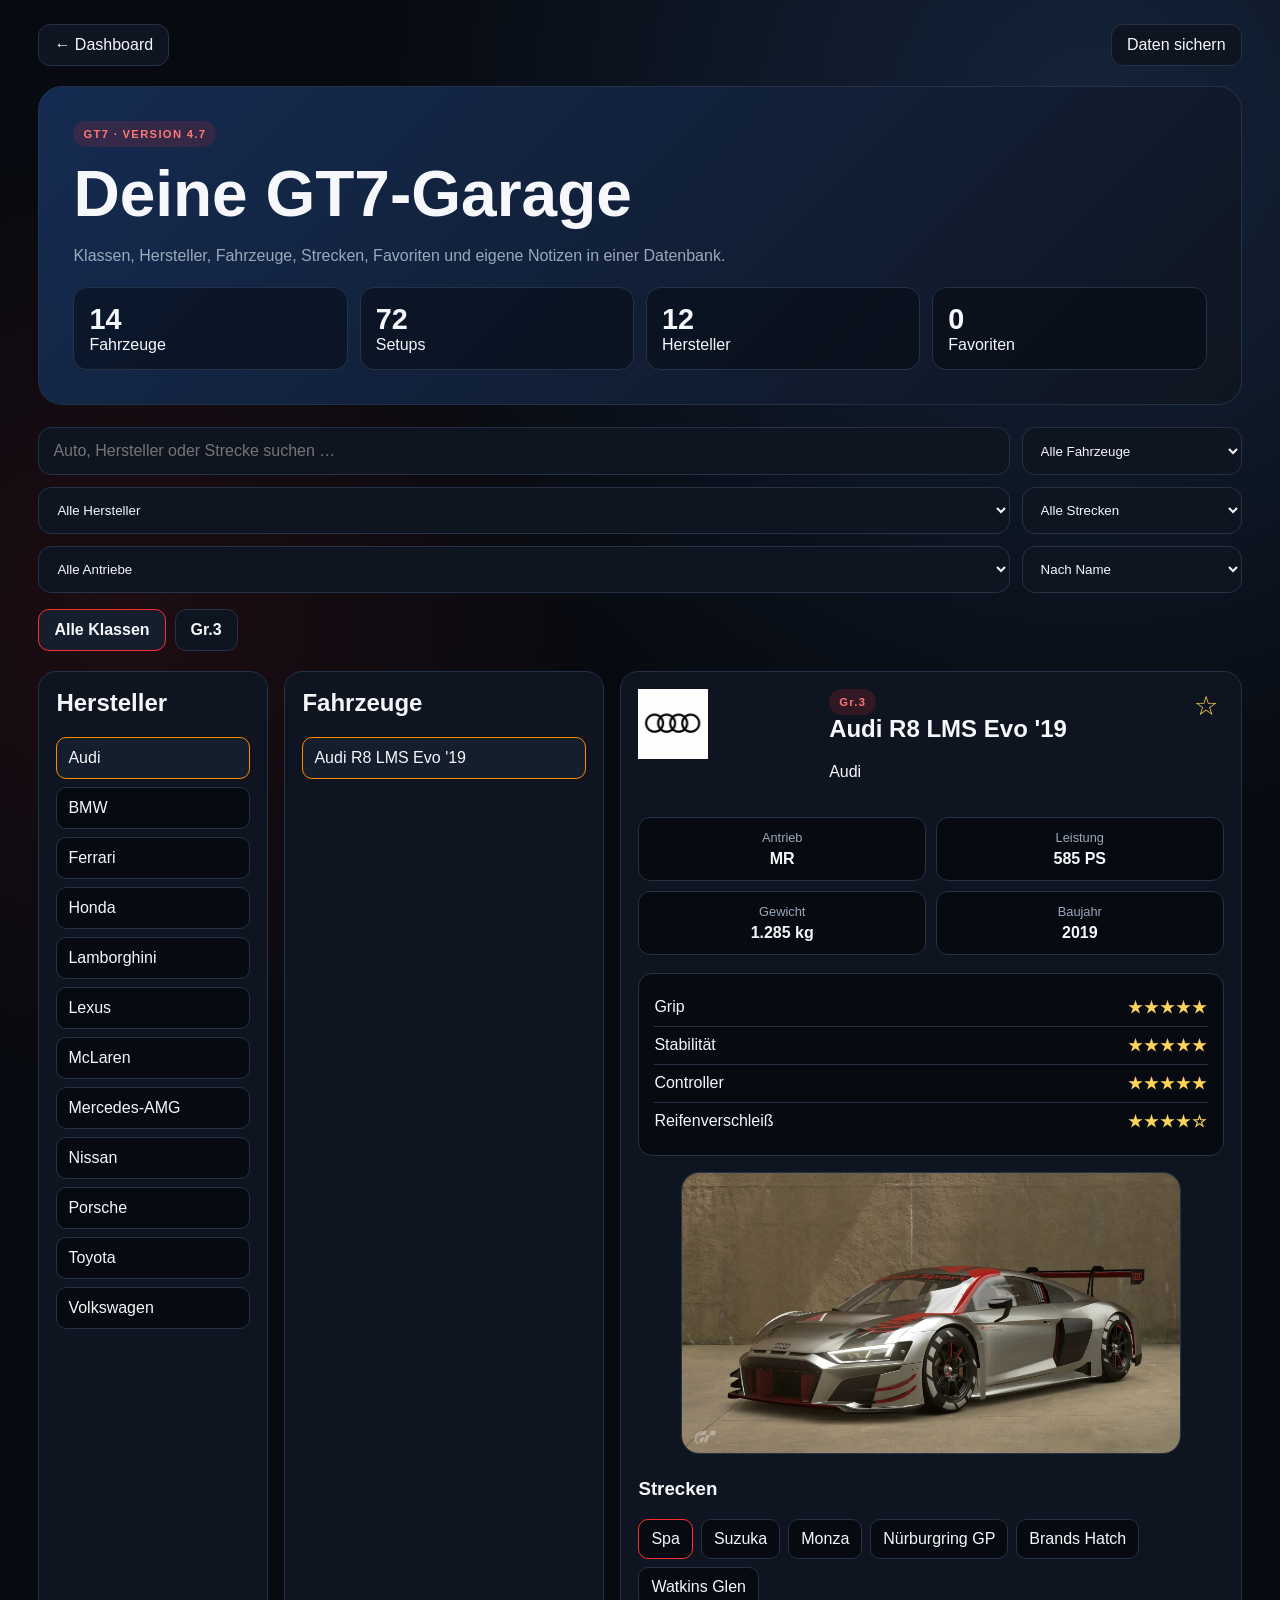
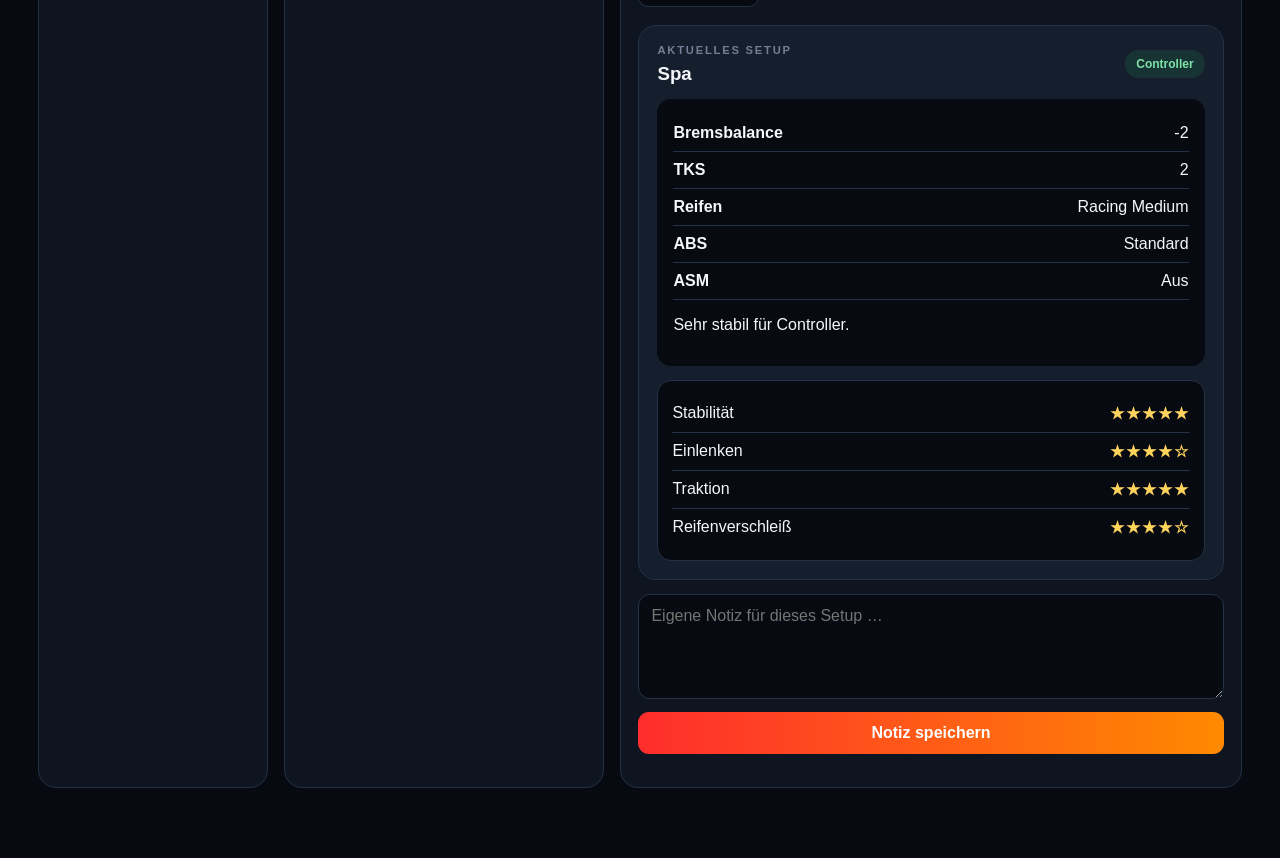
==== commit 47ca0b43: "Version 4.7 repariert – stabile Basis" ====
--- a/pages/gt7.html
+++ b/pages/gt7.html
@@ -3,7 +3,7 @@
 <head>
   <meta charset="utf-8">
   <meta name="viewport" content="width=device-width,initial-scale=1">
-  <title>GT7 Version 4.0 | Racing Setup Hub</title>
+  <title>GT7 Version 4.7 | Racing Setup Hub</title>
   <link rel="stylesheet" href="../css/style.css">
   <style>
     .v4-page{width:min(1240px,94vw);margin:auto;padding:24px 0 70px}
@@ -47,7 +47,7 @@
     </div>
 
     <section class="v4-hero">
-      <span class="version-badge">GT7 · VERSION 4.0</span>
+      <span class="version-badge">GT7 · VERSION 4.7</span>
       <h1>Deine GT7-Garage</h1>
       <p>Klassen, Hersteller, Fahrzeuge, Strecken, Favoriten und eigene Notizen in einer Datenbank.</p>
       <div class="v4-stats">
@@ -58,13 +58,40 @@
       </div>
     </section>
 
-    <section class="controls">
-      <input id="searchInput" type="search" placeholder="Auto, Hersteller oder Strecke suchen …">
-      <select id="viewFilter">
-        <option value="all">Alle Fahrzeuge</option>
-        <option value="favorites">Nur Lieblingsautos</option>
-      </select>
-    </section>
+    <section class="controls controls-advanced">
+  <input
+    id="searchInput"
+    type="search"
+    placeholder="Auto, Hersteller oder Strecke suchen …"
+  >
+
+  <select id="viewFilter">
+    <option value="all">Alle Fahrzeuge</option>
+    <option value="favorites">Nur Lieblingsautos</option>
+  </select>
+
+  <select id="manufacturerFilter">
+    <option value="all">Alle Hersteller</option>
+  </select>
+
+  <select id="trackFilter">
+    <option value="all">Alle Strecken</option>
+  </select>
+
+  <select id="drivetrainFilter">
+    <option value="all">Alle Antriebe</option>
+    <option value="MR">MR</option>
+    <option value="FR">FR</option>
+    <option value="4WD">4WD</option>
+  </select>
+
+  <select id="sortFilter">
+    <option value="name">Nach Name</option>
+    <option value="manufacturer">Nach Hersteller</option>
+    <option value="grip">Nach Grip</option>
+    <option value="controller">Nach Controller</option>
+  </select>
+</section>
 
     <section id="classTabs" class="class-tabs"></section>
 
@@ -83,17 +110,103 @@
         <div id="detailsEmpty" class="empty">Wähle ein Fahrzeug aus.</div>
         <div id="details" hidden>
           <div class="car-title-row">
+            <img id="manufacturerLogo"
+     class="manufacturer-logo"
+     src="../assets/images/logos/placeholder.webp"
+     alt="Herstellerlogo">
             <div>
               <span id="carClass" class="version-badge"></span>
               <h2 id="carName"></h2>
               <p id="carManufacturer"></p>
             </div>
             <button id="favoriteCar" class="fav-car" title="Lieblingsauto">☆</button>
-          </div>
+          </div><div class="car-image-box">
+            <div class="car-info-grid">
+  <div class="car-info-item">
+    <span>Antrieb</span>
+    <strong id="carDrivetrain">–</strong>
+  </div>
+
+  <div class="car-info-item">
+    <span>Leistung</span>
+    <strong id="carPower">–</strong>
+  </div>
+
+  <div class="car-info-item">
+    <span>Gewicht</span>
+    <strong id="carWeight">–</strong>
+  </div>
+
+  <div class="car-info-item">
+    <span>Baujahr</span>
+    <strong id="carYear">–</strong>
+  </div>
+</div>
+
+<div class="rating-box">
+  <div class="rating-row">
+    <span>Grip</span>
+    <strong id="ratingGrip">☆☆☆☆☆</strong>
+  </div>
+
+  <div class="rating-row">
+    <span>Stabilität</span>
+    <strong id="ratingStability">☆☆☆☆☆</strong>
+  </div>
+
+  <div class="rating-row">
+    <span>Controller</span>
+    <strong id="ratingController">☆☆☆☆☆</strong>
+  </div>
+
+  <div class="rating-row">
+    <span>Reifenverschleiß</span>
+    <strong id="ratingTireWear">☆☆☆☆☆</strong>
+  </div>
+</div>
+    <img id="carImage"
+         src="../assets/images/cars/placeholder.webp"
+         alt="Fahrzeugbild">
+</div>
 
           <h3>Strecken</h3>
           <div id="trackTabs" class="track-tabs"></div>
-          <div id="setupDetails" class="setup-card"></div>
+          <section class="setup-center">
+  <div class="setup-center-header">
+    <div>
+      <p class="eyebrow">AKTUELLES SETUP</p>
+      <h3 id="selectedTrackName">Strecke</h3>
+    </div>
+
+    <span class="setup-status">
+      Controller
+    </span>
+  </div>
+
+  <div id="setupDetails" class="setup-card"></div>
+
+  <div class="setup-ratings">
+    <div class="setup-rating-row">
+      <span>Stabilität</span>
+      <strong id="setupStability">☆☆☆☆☆</strong>
+    </div>
+
+    <div class="setup-rating-row">
+      <span>Einlenken</span>
+      <strong id="setupTurnIn">☆☆☆☆☆</strong>
+    </div>
+
+    <div class="setup-rating-row">
+      <span>Traktion</span>
+      <strong id="setupTraction">☆☆☆☆☆</strong>
+    </div>
+
+    <div class="setup-rating-row">
+      <span>Reifenverschleiß</span>
+      <strong id="setupTireWear">☆☆☆☆☆</strong>
+    </div>
+  </div>
+</section>
 
           <textarea id="setupNote" class="setup-note" placeholder="Eigene Notiz für dieses Setup …"></textarea>
           <button id="saveNote" class="save-note">Notiz speichern</button>
@@ -102,6 +215,13 @@
       </section>
     </section>
   </main>
-  <script src="../js/gt7.js"></script>
+<script src="../js/config.js"></script>
+<script src="../js/database.js"></script>
+<script src="../js/search.js"></script>
+<script src="../js/favorites.js"></script>
+<script src="../js/garage.js"></script>
+<script src="../js/imageLoader.js"></script>
+<script src="../js/logoLoader.js"></script>
+<script src="../js/gt7.js"></script>
 </body>
 </html>
--- a/css/style.css
+++ b/css/style.css
@@ -272,3 +272,142 @@
   .search-row button{min-height:44px}
   .section-heading{align-items:flex-start;flex-direction:column}
 }
+.car-image-box{
+    width:100%;
+    margin:20px 0;
+    text-align:center;
+}
+
+.car-image-box img{
+    width:100%;
+    max-width:500px;
+    border-radius:18px;
+    border:1px solid var(--line);
+    background:#111827;
+    object-fit:cover;
+}
+
+.car-info-grid {
+  display: grid;
+  grid-template-columns: repeat(2, 1fr);
+  gap: 10px;
+  margin: 18px 0;
+}
+
+.car-info-item {
+  padding: 12px;
+  background: var(--bg);
+  border: 1px solid var(--line);
+  border-radius: 12px;
+}
+
+.car-info-item span {
+  display: block;
+  margin-bottom: 5px;
+  color: var(--muted);
+  font-size: 0.8rem;
+}
+
+.car-info-item strong {
+  font-size: 1rem;
+}
+
+.rating-box {
+  padding: 15px;
+  margin: 16px 0;
+  background: var(--bg);
+  border: 1px solid var(--line);
+  border-radius: 14px;
+}
+
+.rating-row {
+  display: flex;
+  justify-content: space-between;
+  gap: 15px;
+  padding: 9px 0;
+  border-bottom: 1px solid var(--line);
+}
+
+.rating-row:last-child {
+  border-bottom: 0;
+}
+
+.rating-row strong {
+  color: #ffd45c;
+  letter-spacing: 2px;
+
+}.manufacturer-logo{
+
+    width:70px;
+    height:70px;
+
+    object-fit:contain;
+
+    margin-bottom:15px;
+
+}.controls-advanced {
+  grid-template-columns: repeat(3, minmax(0, 1fr));
+}
+
+.controls-advanced input,
+.controls-advanced select {
+  min-width: 0;
+}
+
+@media (max-width: 900px) {
+  .controls-advanced {
+    grid-template-columns: 1fr;
+  }
+}.setup-center {
+  margin-top: 18px;
+  padding: 18px;
+  background: var(--surface-2);
+  border: 1px solid var(--line);
+  border-radius: 18px;
+}
+
+.setup-center-header {
+  display: flex;
+  justify-content: space-between;
+  gap: 16px;
+  align-items: center;
+  margin-bottom: 14px;
+}
+
+.setup-center-header h3 {
+  margin: 0;
+}
+
+.setup-status {
+  padding: 7px 11px;
+  color: #7ee2a8;
+  background: rgba(45, 190, 105, 0.13);
+  border-radius: 999px;
+  font-size: 0.75rem;
+  font-weight: 900;
+}
+
+.setup-ratings {
+  margin-top: 14px;
+  padding: 14px;
+  background: var(--bg);
+  border: 1px solid var(--line);
+  border-radius: 14px;
+}
+
+.setup-rating-row {
+  display: flex;
+  justify-content: space-between;
+  gap: 14px;
+  padding: 9px 0;
+  border-bottom: 1px solid var(--line);
+}
+
+.setup-rating-row:last-child {
+  border-bottom: 0;
+}
+
+.setup-rating-row strong {
+  color: #ffd45c;
+  letter-spacing: 2px;
+}
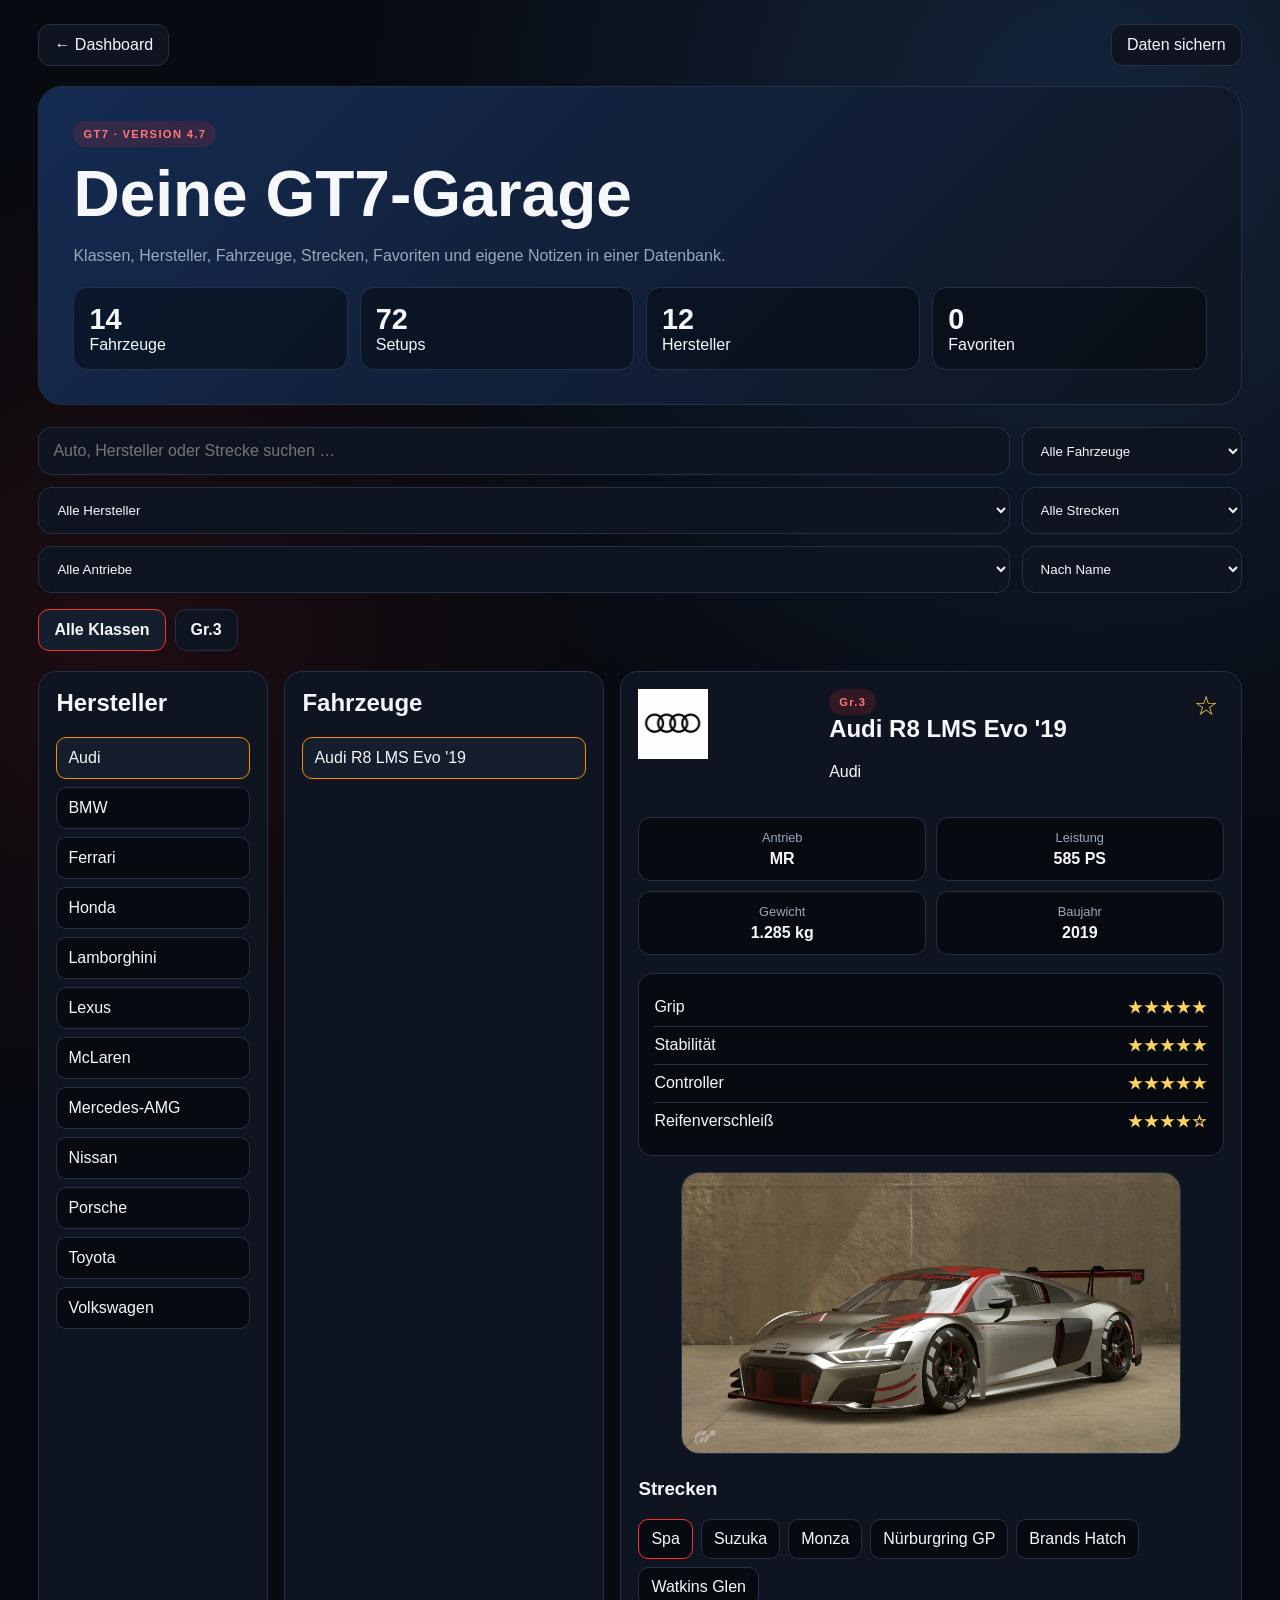
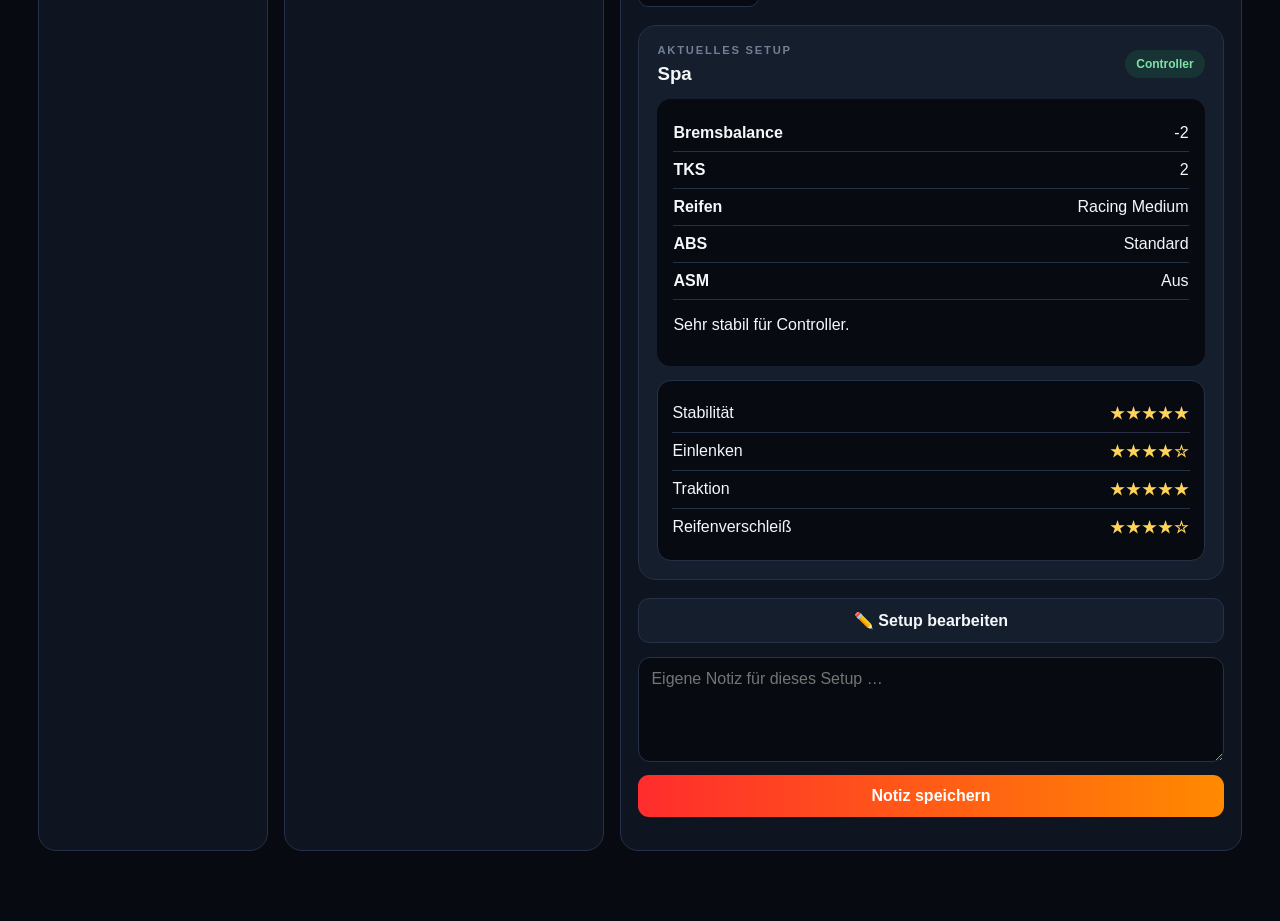
==== commit 2de76ef5: "Version 4.7.1 Setup-Editor" ====
--- a/pages/gt7.html
+++ b/pages/gt7.html
@@ -207,7 +207,94 @@
     </div>
   </div>
 </section>
-
+<button
+  id="toggleSetupEditor"
+  class="setup-editor-toggle"
+  type="button"
+>
+  ✏️ Setup bearbeiten
+</button>
+
+<section id="setupEditor" class="setup-editor" hidden>
+
+  <h3>Persönliches Setup bearbeiten</h3>
+
+  <div class="editor-grid">
+
+    <label>
+      Bremsbalance
+      <input
+        id="editBrakeBalance"
+        type="number"
+        min="-5"
+        max="5"
+      >
+    </label>
+
+    <label>
+      TKS
+      <input
+        id="editTcs"
+        type="number"
+        min="0"
+        max="5"
+      >
+    </label>
+
+    <label>
+      Reifen
+      <input
+        id="editTires"
+        type="text"
+      >
+    </label>
+
+    <label>
+      ABS
+      <input
+        id="editAbs"
+        type="text"
+      >
+    </label>
+
+    <label>
+      ASM
+      <input
+        id="editAsm"
+        type="text"
+      >
+    </label>
+
+    <label class="editor-full">
+      Persönlicher Tipp
+      <textarea id="editTip"></textarea>
+    </label>
+
+  </div>
+
+  <div class="editor-actions">
+
+    <button
+      id="saveSetupEdit"
+      class="editor-save"
+      type="button"
+    >
+      Änderungen speichern
+    </button>
+
+    <button
+      id="resetSetupEdit"
+      class="editor-reset"
+      type="button"
+    >
+      Original wiederherstellen
+    </button>
+
+  </div>
+
+  <p id="setupEditorStatus"></p>
+
+</section>
           <textarea id="setupNote" class="setup-note" placeholder="Eigene Notiz für dieses Setup …"></textarea>
           <button id="saveNote" class="save-note">Notiz speichern</button>
           <p id="noteStatus"></p>
--- a/css/style.css
+++ b/css/style.css
@@ -410,4 +410,99 @@
 .setup-rating-row strong {
   color: #ffd45c;
   letter-spacing: 2px;
+}.setup-editor-toggle {
+  width: 100%;
+  margin-top: 18px;
+  padding: 12px;
+  color: var(--text);
+  background: var(--surface-2);
+  border: 1px solid var(--line);
+  border-radius: 11px;
+  font-weight: 850;
+}
+
+.setup-editor {
+  margin-top: 12px;
+  padding: 16px;
+  background: var(--bg);
+  border: 1px solid var(--line);
+  border-radius: 14px;
+}
+
+.setup-editor[hidden] {
+  display: none;
+}
+
+.editor-grid {
+  display: grid;
+  grid-template-columns: repeat(2, minmax(0, 1fr));
+  gap: 12px;
+}
+
+.editor-grid label {
+  display: grid;
+  gap: 6px;
+  color: var(--muted);
+  font-size: 0.85rem;
+  font-weight: 800;
+}
+
+.editor-grid input,
+.editor-grid textarea {
+  width: 100%;
+  padding: 11px;
+  color: var(--text);
+  background: var(--surface);
+  border: 1px solid var(--line);
+  border-radius: 10px;
+}
+
+.editor-grid textarea {
+  min-height: 90px;
+  resize: vertical;
+}
+
+.editor-full {
+  grid-column: 1 / -1;
+}
+
+.editor-actions {
+  display: flex;
+  gap: 10px;
+  margin-top: 14px;
+}
+
+.editor-save,
+.editor-reset {
+  flex: 1;
+  padding: 11px;
+  border-radius: 10px;
+  font-weight: 850;
+}
+
+.editor-save {
+  color: white;
+  background: linear-gradient(
+    90deg,
+    var(--red),
+    var(--orange)
+  );
+  border: 0;
+}
+
+.editor-reset {
+  color: var(--text);
+  background: var(--surface);
+  border: 1px solid var(--line);
+}
+
+#setupEditorStatus {
+  min-height: 18px;
+  color: #79d99a;
+}
+
+@media (max-width: 700px) {
+  .editor-grid {
+    grid-template-columns: 1fr;
+  }
 }
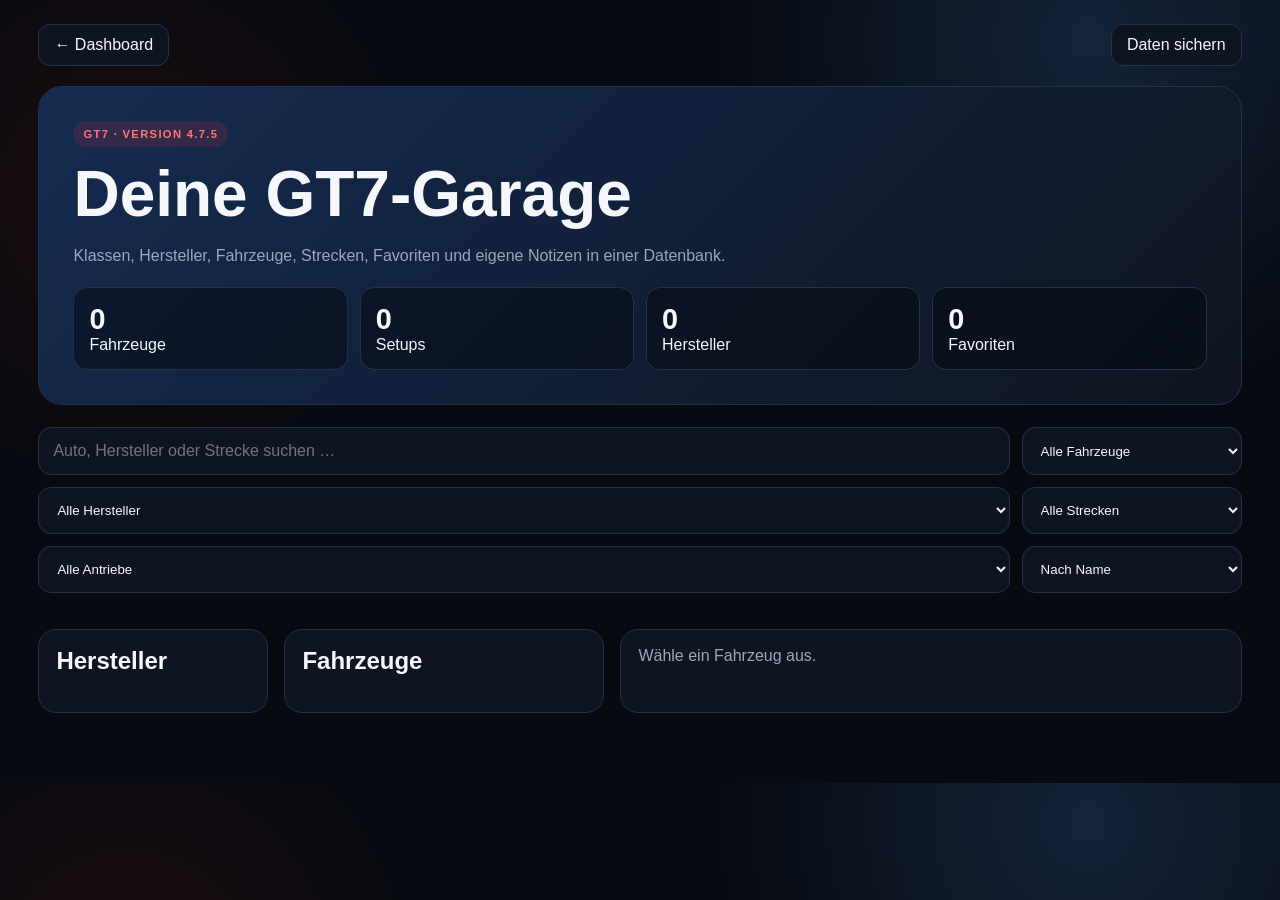
==== commit a104338b: "new setups usw" ====
--- a/pages/gt7.html
+++ b/pages/gt7.html
@@ -3,7 +3,7 @@
 <head>
   <meta charset="utf-8">
   <meta name="viewport" content="width=device-width,initial-scale=1">
-  <title>GT7 Version 4.7 | Racing Setup Hub</title>
+  <title>GT7 Version 4.7.5 | Racing Setup Hub</title>
   <link rel="stylesheet" href="../css/style.css">
   <style>
     .v4-page{width:min(1240px,94vw);margin:auto;padding:24px 0 70px}
@@ -47,7 +47,7 @@
     </div>
 
     <section class="v4-hero">
-      <span class="version-badge">GT7 · VERSION 4.7</span>
+      <span class="version-badge">GT7 · VERSION 4.7.5</span>
       <h1>Deine GT7-Garage</h1>
       <p>Klassen, Hersteller, Fahrzeuge, Strecken, Favoriten und eigene Notizen in einer Datenbank.</p>
       <div class="v4-stats">
@@ -169,8 +169,17 @@
          alt="Fahrzeugbild">
 </div>
 
-          <h3>Strecken</h3>
-          <div id="trackTabs" class="track-tabs"></div>
+          <div class="track-selection-header">
+            <h3>Strecke auswählen</h3>
+            <button id="clearTrackSearch" class="clear-track-search" type="button">Suche löschen</button>
+          </div>
+
+          <div class="track-search-box">
+            <input id="trackSearchInput" type="search" placeholder="Strecke suchen, z. B. Spa, Monza oder Tokyo …" autocomplete="off">
+          </div>
+
+          <p id="trackResultCount" class="track-result-count"></p>
+          <div id="trackTabs" class="track-tabs track-tabs-searchable"></div>
           <section class="setup-center">
   <div class="setup-center-header">
     <div>
@@ -207,94 +216,26 @@
     </div>
   </div>
 </section>
-<button
-  id="toggleSetupEditor"
-  class="setup-editor-toggle"
-  type="button"
->
-  ✏️ Setup bearbeiten
-</button>
-
-<section id="setupEditor" class="setup-editor" hidden>
-
-  <h3>Persönliches Setup bearbeiten</h3>
-
-  <div class="editor-grid">
-
-    <label>
-      Bremsbalance
-      <input
-        id="editBrakeBalance"
-        type="number"
-        min="-5"
-        max="5"
-      >
-    </label>
-
-    <label>
-      TKS
-      <input
-        id="editTcs"
-        type="number"
-        min="0"
-        max="5"
-      >
-    </label>
-
-    <label>
-      Reifen
-      <input
-        id="editTires"
-        type="text"
-      >
-    </label>
-
-    <label>
-      ABS
-      <input
-        id="editAbs"
-        type="text"
-      >
-    </label>
-
-    <label>
-      ASM
-      <input
-        id="editAsm"
-        type="text"
-      >
-    </label>
-
-    <label class="editor-full">
-      Persönlicher Tipp
-      <textarea id="editTip"></textarea>
-    </label>
-
-  </div>
-
-  <div class="editor-actions">
-
-    <button
-      id="saveSetupEdit"
-      class="editor-save"
-      type="button"
-    >
-      Änderungen speichern
-    </button>
-
-    <button
-      id="resetSetupEdit"
-      class="editor-reset"
-      type="button"
-    >
-      Original wiederherstellen
-    </button>
-
-  </div>
-
-  <p id="setupEditorStatus"></p>
-
-</section>
+
+          <button id="toggleSetupEditor" class="setup-editor-toggle" type="button">✏️ Setup bearbeiten</button>
+
+          <section id="setupEditor" class="setup-editor" hidden>
+            <h3>Persönliches Setup bearbeiten</h3>
+            <div class="editor-grid">
+              <label>Bremsbalance<input id="editBrakeBalance" type="number" min="-5" max="5"></label>
+              <label>TKS<input id="editTcs" type="number" min="0" max="5"></label>
+              <label>Reifen<input id="editTires" type="text"></label>
+              <label>ABS<input id="editAbs" type="text"></label>
+              <label>ASM<input id="editAsm" type="text"></label>
+              <label class="editor-full">Persönlicher Tipp<textarea id="editTip"></textarea></label>
+            </div>
+            <div class="editor-actions">
+              <button id="saveSetupEdit" class="editor-save" type="button">Änderungen speichern</button>
+              <button id="resetSetupEdit" class="editor-reset" type="button">Original wiederherstellen</button>
+            </div>
+            <p id="setupEditorStatus"></p>
+          </section>
+
           <textarea id="setupNote" class="setup-note" placeholder="Eigene Notiz für dieses Setup …"></textarea>
           <button id="saveNote" class="save-note">Notiz speichern</button>
           <p id="noteStatus"></p>
--- a/css/style.css
+++ b/css/style.css
@@ -410,99 +410,107 @@
 .setup-rating-row strong {
   color: #ffd45c;
   letter-spacing: 2px;
-}.setup-editor-toggle {
-  width: 100%;
-  margin-top: 18px;
-  padding: 12px;
-  color: var(--text);
-  background: var(--surface-2);
-  border: 1px solid var(--line);
-  border-radius: 11px;
-  font-weight: 850;
-}
-
+}
+
+/* Version 4.7.5 – Streckensuche und Setup-Editor */
+.track-selection-header {
+  display:flex;
+  justify-content:space-between;
+  align-items:center;
+  gap:14px;
+  margin-top:22px;
+}
+.track-selection-header h3 { margin:0; }
+.track-search-box { margin-top:12px; }
+.track-search-box input {
+  width:100%;
+  padding:13px 15px;
+  color:var(--text);
+  background:var(--bg);
+  border:1px solid var(--line);
+  border-radius:12px;
+  outline:none;
+}
+.track-search-box input:focus { border-color:var(--orange); }
+.clear-track-search {
+  padding:9px 12px;
+  color:var(--text);
+  background:var(--surface-2);
+  border:1px solid var(--line);
+  border-radius:10px;
+}
+.track-result-count {
+  min-height:20px;
+  margin:9px 0;
+  color:var(--muted);
+  font-size:.85rem;
+}
+.track-tabs-searchable {
+  display:grid;
+  grid-template-columns:repeat(auto-fit,minmax(190px,1fr));
+  gap:9px;
+  max-height:330px;
+  overflow-y:auto;
+  padding-right:5px;
+}
+.track-tabs-searchable .track-tab {
+  width:100%;
+  min-height:48px;
+  text-align:center;
+}
+.track-no-results {
+  grid-column:1/-1;
+  padding:20px;
+  color:var(--muted);
+  text-align:center;
+  background:var(--bg);
+  border:1px dashed var(--line);
+  border-radius:12px;
+}
+.setup-editor-toggle {
+  width:100%;
+  margin-top:18px;
+  padding:12px;
+  color:var(--text);
+  background:var(--surface-2);
+  border:1px solid var(--line);
+  border-radius:11px;
+  font-weight:850;
+}
 .setup-editor {
-  margin-top: 12px;
-  padding: 16px;
-  background: var(--bg);
-  border: 1px solid var(--line);
-  border-radius: 14px;
-}
-
-.setup-editor[hidden] {
-  display: none;
-}
-
+  margin-top:12px;
+  padding:16px;
+  background:var(--bg);
+  border:1px solid var(--line);
+  border-radius:14px;
+}
+.setup-editor[hidden] { display:none; }
 .editor-grid {
-  display: grid;
-  grid-template-columns: repeat(2, minmax(0, 1fr));
-  gap: 12px;
-}
-
+  display:grid;
+  grid-template-columns:repeat(2,minmax(0,1fr));
+  gap:12px;
+}
 .editor-grid label {
-  display: grid;
-  gap: 6px;
-  color: var(--muted);
-  font-size: 0.85rem;
-  font-weight: 800;
-}
-
+  display:grid;
+  gap:6px;
+  color:var(--muted);
+  font-size:.85rem;
+  font-weight:800;
+}
 .editor-grid input,
 .editor-grid textarea {
-  width: 100%;
-  padding: 11px;
-  color: var(--text);
-  background: var(--surface);
-  border: 1px solid var(--line);
-  border-radius: 10px;
-}
-
-.editor-grid textarea {
-  min-height: 90px;
-  resize: vertical;
-}
-
-.editor-full {
-  grid-column: 1 / -1;
-}
-
-.editor-actions {
-  display: flex;
-  gap: 10px;
-  margin-top: 14px;
-}
-
-.editor-save,
-.editor-reset {
-  flex: 1;
-  padding: 11px;
-  border-radius: 10px;
-  font-weight: 850;
-}
-
-.editor-save {
-  color: white;
-  background: linear-gradient(
-    90deg,
-    var(--red),
-    var(--orange)
-  );
-  border: 0;
-}
-
-.editor-reset {
-  color: var(--text);
-  background: var(--surface);
-  border: 1px solid var(--line);
-}
-
-#setupEditorStatus {
-  min-height: 18px;
-  color: #79d99a;
-}
-
-@media (max-width: 700px) {
-  .editor-grid {
-    grid-template-columns: 1fr;
-  }
-}+  width:100%;
+  padding:11px;
+  color:var(--text);
+  background:var(--surface);
+  border:1px solid var(--line);
+  border-radius:10px;
+}
+.editor-grid textarea { min-height:90px; resize:vertical; }
+.editor-full { grid-column:1/-1; }
+.editor-actions { display:flex; gap:10px; margin-top:14px; }
+.editor-save,.editor-reset { flex:1; padding:11px; border-radius:10px; font-weight:850; }
+.editor-save { color:#fff; background:linear-gradient(90deg,var(--red),var(--orange)); border:0; }
+.editor-reset { color:var(--text); background:var(--surface); border:1px solid var(--line); }
+#setupEditorStatus { min-height:18px; color:#79d99a; }
+@media(max-width:700px) { .editor-grid { grid-template-columns:1fr; } }
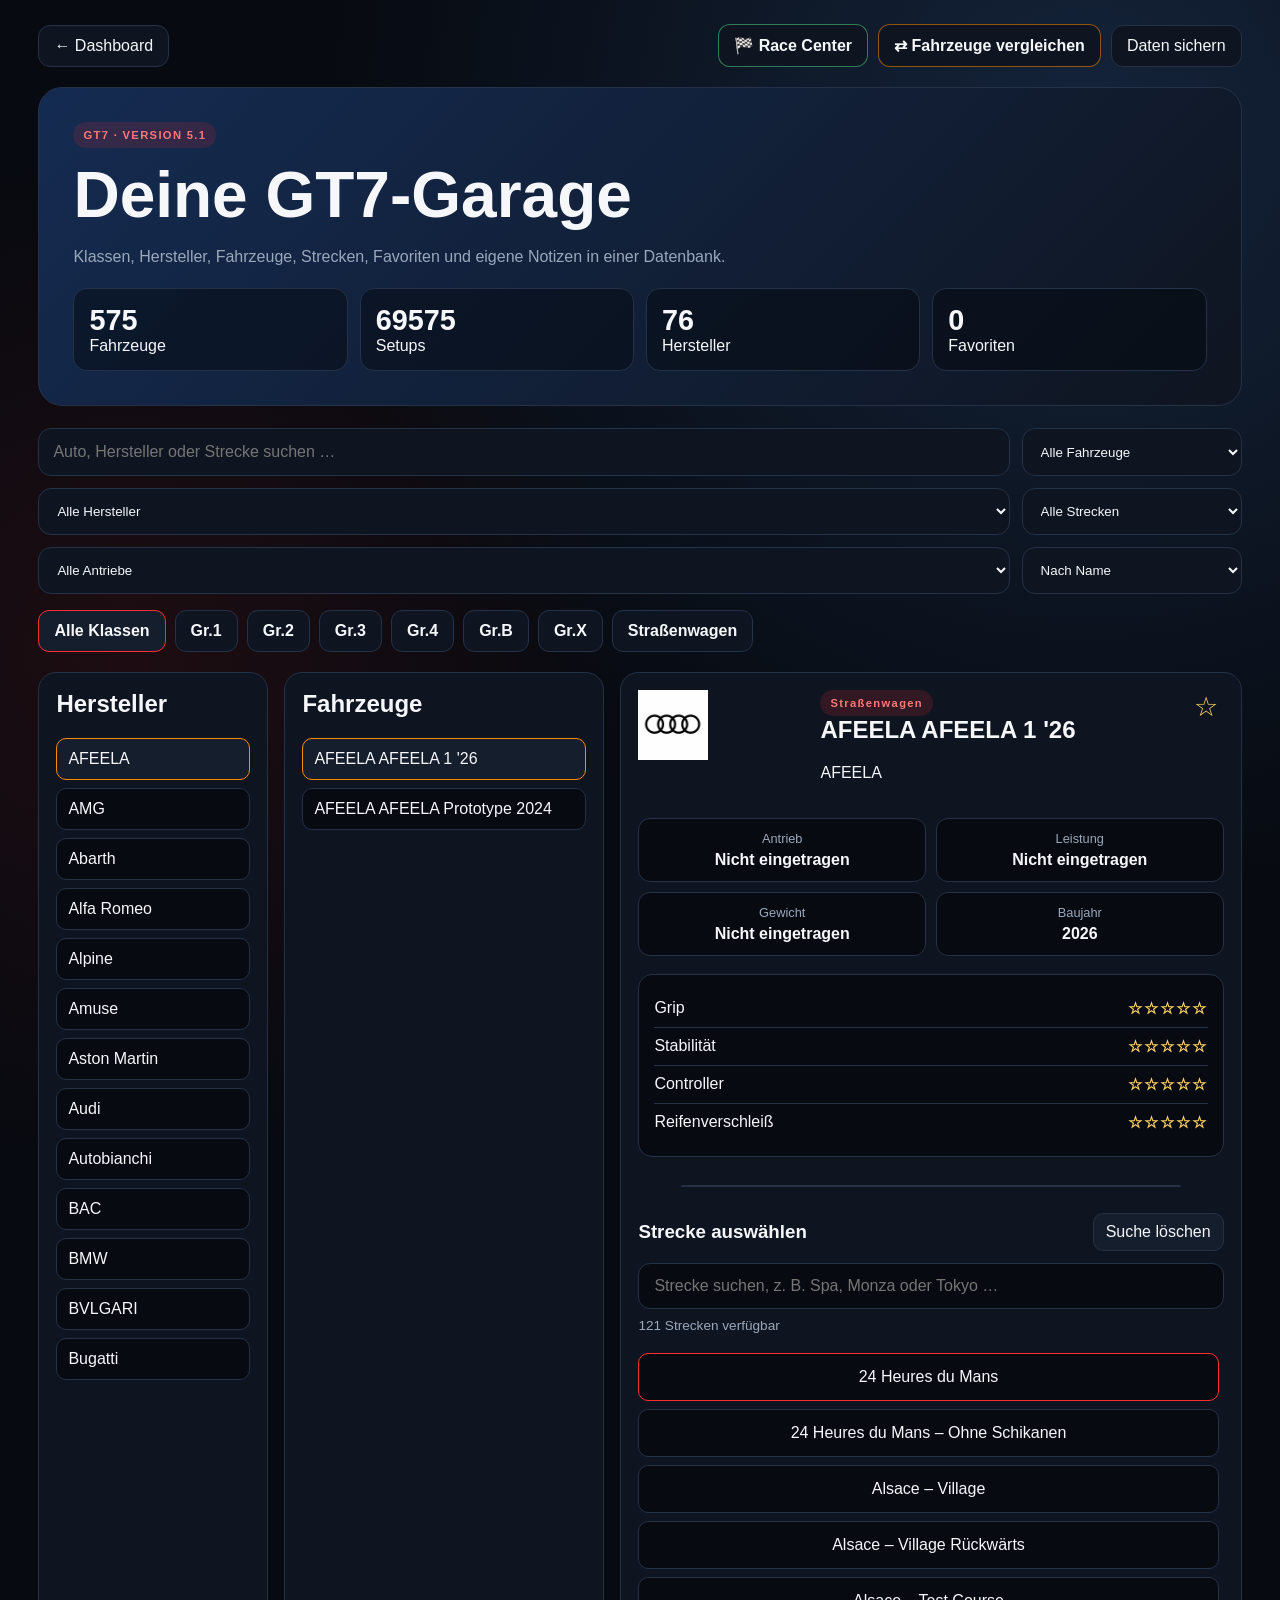
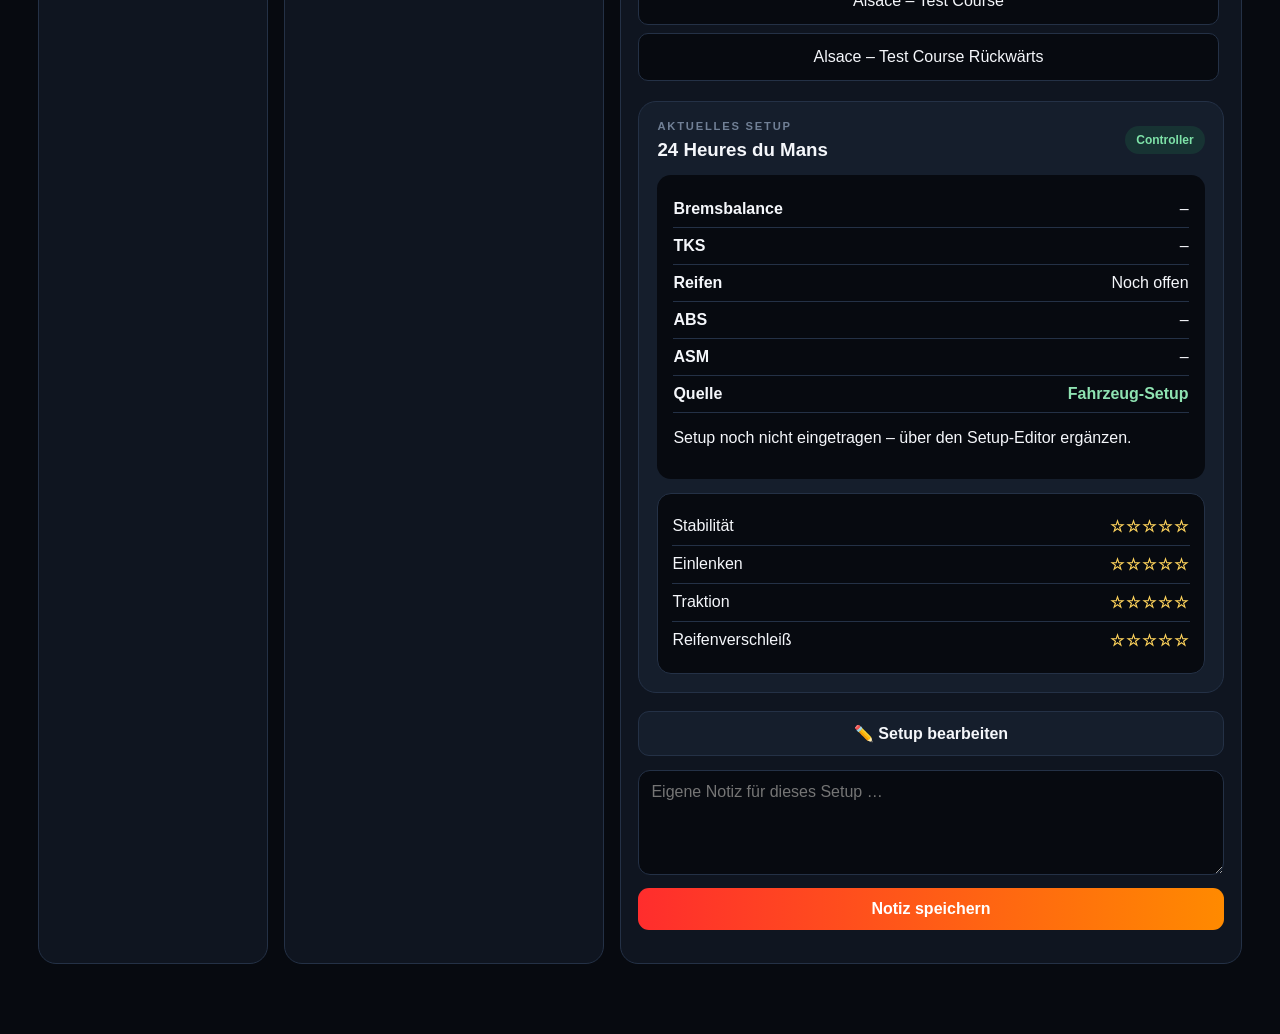
==== commit 970bdfdb: "new" ====
--- a/pages/gt7.html
+++ b/pages/gt7.html
@@ -3,7 +3,7 @@
 <head>
   <meta charset="utf-8">
   <meta name="viewport" content="width=device-width,initial-scale=1">
-  <title>GT7 Version 4.7.5 | Racing Setup Hub</title>
+  <title>GT7 Version 5.1 | Racing Setup Hub</title>
   <link rel="stylesheet" href="../css/style.css">
   <style>
     .v4-page{width:min(1240px,94vw);margin:auto;padding:24px 0 70px}
@@ -43,11 +43,15 @@
   <main class="v4-page">
     <div class="v4-top">
       <a class="back-link" href="../index.html">← Dashboard</a>
-      <button id="exportButton" class="export-btn">Daten sichern</button>
+      <div class="v4-top-actions">
+        <button id="toggleRaceCenter" class="race-center-open-btn" type="button">🏁 Race Center</button>
+        <button id="toggleComparison" class="compare-open-btn" type="button">⇄ Fahrzeuge vergleichen</button>
+        <button id="exportButton" class="export-btn">Daten sichern</button>
+      </div>
     </div>
 
     <section class="v4-hero">
-      <span class="version-badge">GT7 · VERSION 4.7.5</span>
+      <span class="version-badge">GT7 · VERSION 5.1</span>
       <h1>Deine GT7-Garage</h1>
       <p>Klassen, Hersteller, Fahrzeuge, Strecken, Favoriten und eigene Notizen in einer Datenbank.</p>
       <div class="v4-stats">
@@ -56,6 +60,283 @@
         <article class="v4-stat"><strong id="manufacturerCount">0</strong><span>Hersteller</span></article>
         <article class="v4-stat"><strong id="favoriteCount">0</strong><span>Favoriten</span></article>
       </div>
+    </section>
+
+
+
+
+    <section id="raceCenterSection" class="race-center-section" hidden>
+      <div class="race-center-heading">
+        <div>
+          <p class="eyebrow">VERSION 5.1</p>
+          <h2>Race Center</h2>
+          <p>Plane Distanz, Pflichtreifen, Startart, Wetter, Reifen- und Kraftstoffverbrauch.</p>
+        </div>
+        <button id="closeRaceCenter" class="race-center-close" type="button">✕ Schließen</button>
+      </div>
+
+      <div class="race-center-controls race-center-controls-v51">
+        <label>
+          Fahrzeugklasse
+          <select id="raceClass">
+            <option value="Gr.1">Gr.1</option>
+            <option value="Gr.2">Gr.2</option>
+            <option value="Gr.3" selected>Gr.3</option>
+            <option value="Gr.4">Gr.4</option>
+          </select>
+        </label>
+
+        <label>
+          Fahrzeug
+          <select id="raceCarSelect">
+            <option value="current">Aktuell ausgewähltes Fahrzeug</option>
+            <option value="auto">Automatisch</option>
+          </select>
+        </label>
+
+        <label>
+          Strecke
+          <select id="raceTrack"></select>
+        </label>
+
+        <label>
+          Distanz festlegen
+          <select id="raceDistanceMode">
+            <option value="time" selected>Nach Zeit</option>
+            <option value="laps">Nach Runden</option>
+          </select>
+        </label>
+
+        <label id="raceDurationLabel">
+          Renndauer
+          <select id="raceDuration">
+            <option value="10">10 Minuten</option>
+            <option value="20" selected>20 Minuten</option>
+            <option value="30">30 Minuten</option>
+            <option value="40">40 Minuten</option>
+            <option value="60">60 Minuten</option>
+            <option value="90">90 Minuten</option>
+          </select>
+        </label>
+
+        <label id="raceLapsLabel" hidden>
+          Rundenzahl
+          <input id="raceLaps" type="number" min="2" max="200" value="15">
+        </label>
+
+        <label>
+          Reifenverschleiß
+          <select id="raceTireMultiplier">
+            <option value="1">1×</option>
+            <option value="2">2×</option>
+            <option value="3" selected>3×</option>
+            <option value="4">4×</option>
+            <option value="6">6×</option>
+            <option value="8">8×</option>
+            <option value="12">12×</option>
+          </select>
+        </label>
+
+        <label>
+          Kraftstoffverbrauch
+          <select id="raceFuelMultiplier">
+            <option value="1">1×</option>
+            <option value="2">2×</option>
+            <option value="3" selected>3×</option>
+            <option value="4">4×</option>
+            <option value="6">6×</option>
+            <option value="8">8×</option>
+            <option value="12">12×</option>
+          </select>
+        </label>
+
+        <label>
+          Startart
+          <select id="raceStartType">
+            <option value="rolling" selected>Rolling Start</option>
+            <option value="grid">Grid Start</option>
+          </select>
+        </label>
+
+        <label>
+          Wetter
+          <select id="raceWeather">
+            <option value="dry" selected>Trocken</option>
+            <option value="changeable">Wechselhaft</option>
+            <option value="rain">Regen</option>
+          </select>
+        </label>
+
+        <label>
+          Pflichtreifen
+          <select id="raceMandatoryTires">
+            <option value="none" selected>Keine</option>
+            <option value="RM">Racing Medium</option>
+            <option value="RH">Racing Hard</option>
+            <option value="RS">Racing Soft</option>
+            <option value="RM+RH">Medium + Hard</option>
+            <option value="RS+RM">Soft + Medium</option>
+            <option value="RS+RH">Soft + Hard</option>
+          </select>
+        </label>
+
+        <label>
+          Pflichtboxenstopp
+          <select id="raceMandatoryStop">
+            <option value="no" selected>Nein</option>
+            <option value="yes">Ja</option>
+          </select>
+        </label>
+
+        <label>
+          Nachtanken
+          <select id="raceRefuelAllowed">
+            <option value="yes" selected>Erlaubt</option>
+            <option value="no">Nicht erlaubt</option>
+          </select>
+        </label>
+
+        <label>
+          Reifenwechsel
+          <select id="raceTireChangeRequired">
+            <option value="no" selected>Nicht verpflichtend</option>
+            <option value="yes">Verpflichtend</option>
+          </select>
+        </label>
+      </div>
+
+      <div id="raceCenterEmpty" class="race-center-empty" hidden>
+        Für diese Auswahl wurde kein geeignetes Fahrzeug mit Setup gefunden.
+      </div>
+
+      <div id="raceCenterResults" class="race-center-results">
+        <article class="race-car-card">
+          <div class="race-car-head">
+            <img id="raceCarLogo" class="race-car-logo" alt="Herstellerlogo">
+            <div>
+              <span id="raceCarClass" class="version-badge"></span>
+              <h3 id="raceCarName"></h3>
+              <p id="raceCarManufacturer"></p>
+            </div>
+          </div>
+          <img id="raceCarImage" class="race-car-image" alt="Empfohlenes Fahrzeug">
+          <p id="raceCarReason" class="race-car-reason"></p>
+        </article>
+
+        <section class="race-strategy-card">
+          <div class="race-strategy-title">
+            <div>
+              <p class="eyebrow">BASISSTRATEGIE</p>
+              <h3 id="raceStrategyTrack">Strecke</h3>
+            </div>
+            <span id="raceDifficulty" class="race-difficulty">Controller 5/10</span>
+          </div>
+
+          <div class="race-strategy-grid race-strategy-grid-v51">
+            <div><span>Bremsbalance</span><strong id="raceBrakeBalance">–</strong></div>
+            <div><span>TKS</span><strong id="raceTcs">–</strong></div>
+            <div><span>Startreifen</span><strong id="raceTires">–</strong></div>
+            <div><span>Folgereifen</span><strong id="raceNextTires">–</strong></div>
+            <div><span>Boxenstopps</span><strong id="raceStops">–</strong></div>
+            <div><span>Boxenfenster</span><strong id="racePitWindow">–</strong></div>
+            <div><span>Fuel Map Start</span><strong id="raceFuelMapStart">–</strong></div>
+            <div><span>Fuel Map Rennen</span><strong id="raceFuelMapRace">–</strong></div>
+            <div><span>Fuel Map Sparen</span><strong id="raceFuelMapSave">–</strong></div>
+            <div><span>Start-Hinweis</span><strong id="raceStartAdvice">–</strong></div>
+            <div><span>Wetterplan</span><strong id="raceWeatherPlan">–</strong></div>
+            <div><span>Alternative</span><strong id="raceAlternative">–</strong></div>
+          </div>
+
+          <div class="race-strategy-notes">
+            <h4>Empfehlung</h4>
+            <p id="raceStrategyTip"></p>
+            <p id="raceStrategySource" class="setup-source-details"></p>
+          </div>
+        </section>
+      </div>
+
+      <p class="race-center-disclaimer">
+        Die Strategie ist eine Controller-orientierte Planungshilfe. Tatsächlicher Verbrauch, dynamisches Wetter und besondere Rennregeln können im Spiel abweichen.
+      </p>
+    </section>
+
+    <section id="comparisonSection" class="comparison-section" hidden>
+      <div class="comparison-heading">
+        <div>
+          <p class="eyebrow">VERSION 5.0.1</p>
+          <h2>Fahrzeugvergleich</h2>
+          <p>Vergleiche zwei Fahrzeuge auf derselben Strecke.</p>
+        </div>
+        <button id="closeComparison" class="comparison-close" type="button">✕ Schließen</button>
+      </div>
+
+      <div class="comparison-controls">
+        <label>
+          Fahrzeug A
+          <select id="compareCarA"></select>
+        </label>
+        <div class="comparison-vs">VS</div>
+        <label>
+          Fahrzeug B
+          <select id="compareCarB"></select>
+        </label>
+        <label class="comparison-track-control">
+          Gemeinsame Strecke
+          <select id="compareTrack"></select>
+        </label>
+      </div>
+
+      <div id="comparisonEmpty" class="comparison-empty" hidden>
+        Für diese beiden Fahrzeuge wurde keine gemeinsame Strecke gefunden.
+      </div>
+
+      <div id="comparisonResults" class="comparison-results">
+        <article class="comparison-car-card">
+          <div class="comparison-car-head">
+            <img id="compareLogoA" class="comparison-logo" alt="Herstellerlogo Fahrzeug A">
+            <div>
+              <span id="compareClassA" class="version-badge"></span>
+              <h3 id="compareNameA"></h3>
+              <p id="compareManufacturerA"></p>
+            </div>
+          </div>
+          <img id="compareImageA" class="comparison-car-image" alt="Fahrzeug A">
+        </article>
+
+        <div class="comparison-table-wrap">
+          <table class="comparison-table">
+            <thead>
+              <tr><th>Wert</th><th id="compareShortA">Fahrzeug A</th><th id="compareShortB">Fahrzeug B</th></tr>
+            </thead>
+            <tbody>
+              <tr><th>Bremsbalance</th><td id="compareBrakeA">–</td><td id="compareBrakeB">–</td></tr>
+              <tr><th>TKS</th><td id="compareTcsA">–</td><td id="compareTcsB">–</td></tr>
+              <tr><th>Reifen</th><td id="compareTiresA">–</td><td id="compareTiresB">–</td></tr>
+              <tr><th>ABS</th><td id="compareAbsA">–</td><td id="compareAbsB">–</td></tr>
+              <tr><th>ASM</th><td id="compareAsmA">–</td><td id="compareAsmB">–</td></tr>
+              <tr><th>Stabilität</th><td id="compareStabilityA">☆☆☆☆☆</td><td id="compareStabilityB">☆☆☆☆☆</td></tr>
+              <tr><th>Einlenken</th><td id="compareTurnInA">☆☆☆☆☆</td><td id="compareTurnInB">☆☆☆☆☆</td></tr>
+              <tr><th>Traktion</th><td id="compareTractionA">☆☆☆☆☆</td><td id="compareTractionB">☆☆☆☆☆</td></tr>
+              <tr><th>Reifenverschleiß</th><td id="compareWearA">☆☆☆☆☆</td><td id="compareWearB">☆☆☆☆☆</td></tr>
+              <tr><th>Quelle</th><td id="compareSourceA">–</td><td id="compareSourceB">–</td></tr>
+            </tbody>
+          </table>
+        </div>
+
+        <article class="comparison-car-card">
+          <div class="comparison-car-head">
+            <img id="compareLogoB" class="comparison-logo" alt="Herstellerlogo Fahrzeug B">
+            <div>
+              <span id="compareClassB" class="version-badge"></span>
+              <h3 id="compareNameB"></h3>
+              <p id="compareManufacturerB"></p>
+            </div>
+          </div>
+          <img id="compareImageB" class="comparison-car-image" alt="Fahrzeug B">
+        </article>
+      </div>
+
+      <div id="comparisonRecommendation" class="comparison-recommendation"></div>
     </section>
 
     <section class="controls controls-advanced">
--- a/css/style.css
+++ b/css/style.css
@@ -514,3 +514,445 @@
 .editor-reset { color:var(--text); background:var(--surface); border:1px solid var(--line); }
 #setupEditorStatus { min-height:18px; color:#79d99a; }
 @media(max-width:700px) { .editor-grid { grid-template-columns:1fr; } }
+
+
+/* Version 4.9.1 – Template- und Fahrzeugquellen */
+.setup-source-row span {
+  max-width: 62%;
+  text-align: right;
+  color: #8fe3b2;
+  font-weight: 800;
+}
+
+.setup-source-details {
+  margin-top: 10px;
+  padding: 10px 12px;
+  color: var(--muted);
+  background: var(--surface-2);
+  border: 1px solid var(--line);
+  border-radius: 10px;
+  font-size: 0.82rem;
+  line-height: 1.45;
+}
+
+
+/* Version 5.0.1 – Fahrzeugvergleich */
+.v4-top-actions {
+  display:flex;
+  gap:10px;
+  align-items:center;
+  flex-wrap:wrap;
+}
+.compare-open-btn,
+.comparison-close {
+  padding:11px 15px;
+  color:var(--text);
+  background:var(--surface);
+  border:1px solid var(--line);
+  border-radius:12px;
+  font-weight:850;
+}
+.compare-open-btn {
+  border-color:rgba(255,138,0,.55);
+}
+.comparison-section {
+  margin-bottom:24px;
+  padding:22px;
+  background:var(--surface);
+  border:1px solid var(--line);
+  border-radius:22px;
+  box-shadow:var(--shadow);
+}
+.comparison-section[hidden] { display:none; }
+.comparison-heading {
+  display:flex;
+  justify-content:space-between;
+  gap:18px;
+  align-items:flex-start;
+  margin-bottom:18px;
+}
+.comparison-heading h2,
+.comparison-heading p { margin-top:0; }
+.comparison-heading>div>p:last-child { color:var(--muted); }
+.comparison-controls {
+  display:grid;
+  grid-template-columns:minmax(0,1fr) auto minmax(0,1fr);
+  gap:12px;
+  align-items:end;
+  margin-bottom:20px;
+}
+.comparison-controls label {
+  display:grid;
+  gap:7px;
+  color:var(--muted);
+  font-size:.82rem;
+  font-weight:850;
+}
+.comparison-controls select {
+  width:100%;
+  min-width:0;
+  padding:12px;
+  color:var(--text);
+  background:var(--bg);
+  border:1px solid var(--line);
+  border-radius:11px;
+}
+.comparison-vs {
+  display:grid;
+  place-items:center;
+  width:48px;
+  height:48px;
+  color:#fff;
+  background:linear-gradient(135deg,var(--red),var(--orange));
+  border-radius:50%;
+  font-weight:950;
+}
+.comparison-track-control { grid-column:1/-1; }
+.comparison-results {
+  display:grid;
+  grid-template-columns:minmax(210px,.75fr) minmax(420px,1.5fr) minmax(210px,.75fr);
+  gap:14px;
+  align-items:stretch;
+}
+.comparison-car-card,
+.comparison-table-wrap {
+  padding:15px;
+  background:var(--bg);
+  border:1px solid var(--line);
+  border-radius:16px;
+}
+.comparison-car-head {
+  display:flex;
+  gap:10px;
+  align-items:flex-start;
+  min-height:92px;
+}
+.comparison-car-head h3 { margin:8px 0 4px; font-size:1.05rem; }
+.comparison-car-head p { margin:0; color:var(--muted); }
+.comparison-logo {
+  width:52px;
+  height:52px;
+  object-fit:contain;
+}
+.comparison-car-image {
+  display:block;
+  width:100%;
+  height:180px;
+  margin-top:12px;
+  object-fit:cover;
+  background:var(--surface-2);
+  border:1px solid var(--line);
+  border-radius:12px;
+}
+.comparison-table-wrap { overflow-x:auto; }
+.comparison-table {
+  width:100%;
+  border-collapse:collapse;
+  font-size:.9rem;
+}
+.comparison-table th,
+.comparison-table td {
+  padding:10px 9px;
+  border-bottom:1px solid var(--line);
+  text-align:center;
+  vertical-align:middle;
+}
+.comparison-table th:first-child { text-align:left; }
+.comparison-table thead th { color:var(--muted); }
+.comparison-table td[id*="Stability"],
+.comparison-table td[id*="TurnIn"],
+.comparison-table td[id*="Traction"],
+.comparison-table td[id*="Wear"] {
+  color:#ffd45c;
+  letter-spacing:1px;
+}
+.comparison-recommendation {
+  margin-top:16px;
+  padding:16px;
+  background:linear-gradient(135deg,rgba(32,121,74,.18),rgba(15,21,32,.95));
+  border:1px solid rgba(74,211,133,.35);
+  border-radius:14px;
+  line-height:1.55;
+}
+.comparison-recommendation strong { color:#7ee2a8; }
+.comparison-empty {
+  padding:18px;
+  color:var(--muted);
+  text-align:center;
+  border:1px dashed var(--line);
+  border-radius:14px;
+}
+@media(max-width:1050px) {
+  .comparison-results { grid-template-columns:1fr; }
+  .comparison-car-image { height:240px; }
+}
+@media(max-width:700px) {
+  .comparison-controls { grid-template-columns:1fr; }
+  .comparison-vs { margin:auto; }
+  .comparison-track-control { grid-column:auto; }
+  .comparison-heading { flex-direction:column; }
+  .v4-top { align-items:flex-start; }
+}
+
+
+/* Version 5.0.2 – Race Center */
+.race-center-open-btn,
+.race-center-close {
+  padding:11px 15px;
+  color:var(--text);
+  background:var(--surface);
+  border:1px solid var(--line);
+  border-radius:12px;
+  font-weight:850;
+}
+.race-center-open-btn {
+  border-color:rgba(74,211,133,.55);
+}
+.race-center-section {
+  margin-bottom:24px;
+  padding:22px;
+  background:var(--surface);
+  border:1px solid var(--line);
+  border-radius:22px;
+  box-shadow:var(--shadow);
+}
+.race-center-section[hidden] {
+  display:none;
+}
+.race-center-heading {
+  display:flex;
+  justify-content:space-between;
+  gap:18px;
+  align-items:flex-start;
+  margin-bottom:18px;
+}
+.race-center-heading h2,
+.race-center-heading p {
+  margin-top:0;
+}
+.race-center-heading>div>p:last-child {
+  color:var(--muted);
+}
+.race-center-controls {
+  display:grid;
+  grid-template-columns:repeat(5,minmax(0,1fr));
+  gap:12px;
+  margin-bottom:20px;
+}
+.race-center-controls label {
+  display:grid;
+  gap:7px;
+  color:var(--muted);
+  font-size:.82rem;
+  font-weight:850;
+}
+.race-center-controls select {
+  width:100%;
+  min-width:0;
+  padding:12px;
+  color:var(--text);
+  background:var(--bg);
+  border:1px solid var(--line);
+  border-radius:11px;
+}
+.race-center-results {
+  display:grid;
+  grid-template-columns:minmax(250px,.75fr) minmax(0,1.65fr);
+  gap:16px;
+}
+.race-car-card,
+.race-strategy-card {
+  padding:17px;
+  background:var(--bg);
+  border:1px solid var(--line);
+  border-radius:17px;
+}
+.race-car-head {
+  display:flex;
+  gap:12px;
+  align-items:flex-start;
+}
+.race-car-head h3 {
+  margin:8px 0 4px;
+}
+.race-car-head p {
+  margin:0;
+  color:var(--muted);
+}
+.race-car-logo {
+  width:58px;
+  height:58px;
+  object-fit:contain;
+}
+.race-car-image {
+  display:block;
+  width:100%;
+  height:220px;
+  margin-top:14px;
+  object-fit:cover;
+  background:var(--surface-2);
+  border:1px solid var(--line);
+  border-radius:13px;
+}
+.race-car-reason {
+  margin:14px 0 0;
+  color:var(--muted);
+  line-height:1.55;
+}
+.race-strategy-title {
+  display:flex;
+  justify-content:space-between;
+  gap:15px;
+  align-items:flex-start;
+}
+.race-strategy-title h3 {
+  margin:0;
+  font-size:1.45rem;
+}
+.race-difficulty {
+  padding:8px 11px;
+  color:#7ee2a8;
+  background:rgba(45,190,105,.13);
+  border:1px solid rgba(74,211,133,.28);
+  border-radius:999px;
+  font-size:.78rem;
+  font-weight:900;
+}
+.race-strategy-grid {
+  display:grid;
+  grid-template-columns:repeat(3,minmax(0,1fr));
+  gap:11px;
+  margin-top:18px;
+}
+.race-strategy-grid>div {
+  padding:13px;
+  background:var(--surface);
+  border:1px solid var(--line);
+  border-radius:12px;
+}
+.race-strategy-grid span {
+  display:block;
+  margin-bottom:6px;
+  color:var(--muted);
+  font-size:.78rem;
+}
+.race-strategy-grid strong {
+  font-size:1rem;
+}
+.race-strategy-notes {
+  margin-top:15px;
+  padding:15px;
+  background:var(--surface-2);
+  border:1px solid var(--line);
+  border-radius:13px;
+}
+.race-strategy-notes h4 {
+  margin:0 0 8px;
+}
+.race-strategy-notes p {
+  margin:0;
+  line-height:1.6;
+}
+.race-strategy-notes .setup-source-details {
+  margin-top:11px;
+}
+.race-center-disclaimer {
+  margin:14px 0 0;
+  color:var(--muted);
+  font-size:.82rem;
+  line-height:1.5;
+}
+.race-center-empty {
+  padding:20px;
+  color:var(--muted);
+  text-align:center;
+  border:1px dashed var(--line);
+  border-radius:14px;
+}
+@media(max-width:1100px) {
+  .race-center-controls {
+    grid-template-columns:repeat(2,minmax(0,1fr));
+  }
+}
+@media(max-width:850px) {
+  .race-center-results {
+    grid-template-columns:1fr;
+  }
+  .race-strategy-grid {
+    grid-template-columns:repeat(2,minmax(0,1fr));
+  }
+}
+@media(max-width:600px) {
+  .race-center-controls,
+  .race-strategy-grid {
+    grid-template-columns:1fr;
+  }
+  .race-center-heading {
+    flex-direction:column;
+  }
+}
+
+
+/* Version 5.0.2.1 – manuelle Fahrzeugwahl */
+.race-center-controls {
+  grid-template-columns:repeat(3,minmax(0,1fr));
+}
+@media(max-width:900px) {
+  .race-center-controls {
+    grid-template-columns:repeat(2,minmax(0,1fr));
+  }
+}
+@media(max-width:600px) {
+  .race-center-controls {
+    grid-template-columns:1fr;
+  }
+}
+
+
+/* Version 5.1 – Intelligente Rennstrategie */
+.race-center-controls-v51 {
+  grid-template-columns:repeat(4,minmax(0,1fr));
+}
+
+.race-center-controls-v51 input {
+  width:100%;
+  min-width:0;
+  padding:12px;
+  color:var(--text);
+  background:var(--bg);
+  border:1px solid var(--line);
+  border-radius:11px;
+}
+
+.race-center-controls-v51 label[hidden] {
+  display:none;
+}
+
+.race-strategy-grid-v51 {
+  grid-template-columns:repeat(3,minmax(0,1fr));
+}
+
+.race-strategy-grid-v51 strong {
+  display:block;
+  line-height:1.35;
+}
+
+@media(max-width:1100px) {
+  .race-center-controls-v51 {
+    grid-template-columns:repeat(3,minmax(0,1fr));
+  }
+}
+
+@media(max-width:850px) {
+  .race-center-controls-v51,
+  .race-strategy-grid-v51 {
+    grid-template-columns:repeat(2,minmax(0,1fr));
+  }
+}
+
+@media(max-width:600px) {
+  .race-center-controls-v51,
+  .race-strategy-grid-v51 {
+    grid-template-columns:1fr;
+  }
+}
